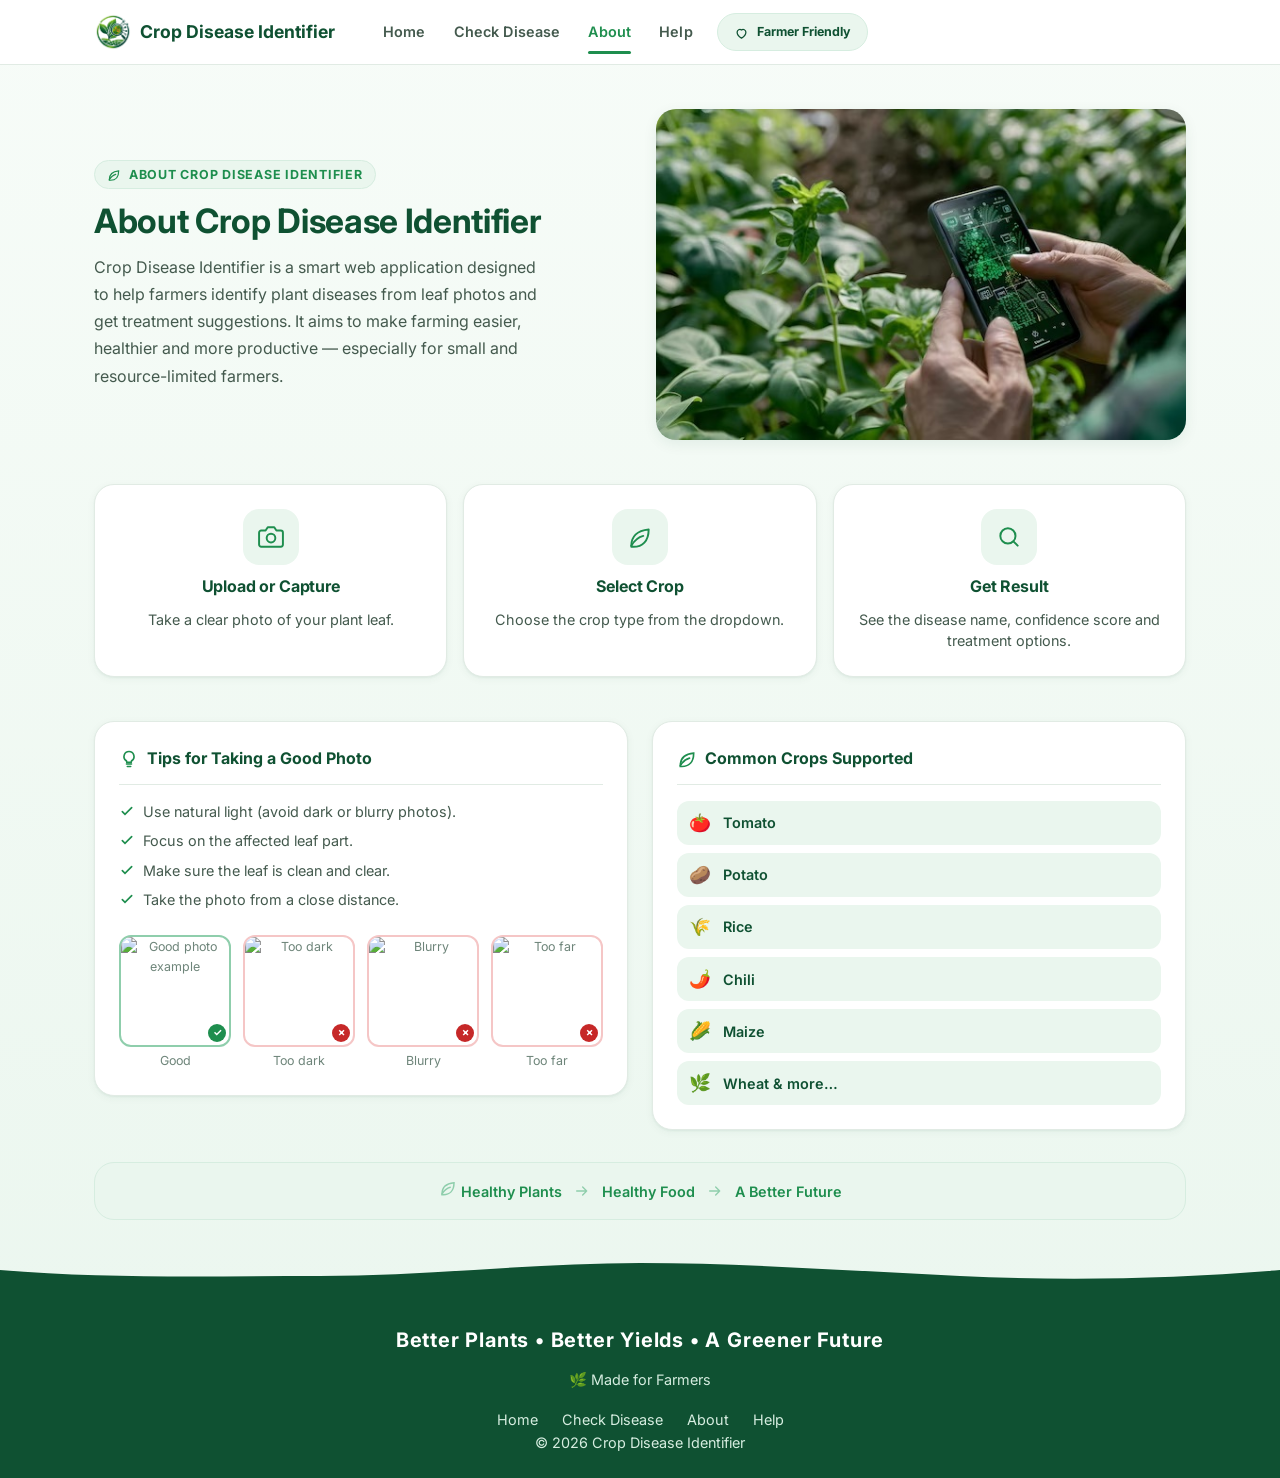
==== about.html @ fa6ffd5d "Initial commit: Crop Disease Identifier frontend" ====
<!DOCTYPE html>
<html lang="en">
<head>
  <meta charset="UTF-8">
  <meta name="viewport" content="width=device-width, initial-scale=1">
  <title>About — Crop Disease Identifier</title>
  <meta name="description" content="Learn about the Crop Disease Identifier app — how it works, photo tips, and supported crops.">
  <meta name="theme-color" content="#1E8E4E">
  <link rel="icon" type="image/png" href="assets/icons/logo (2).png">
  <link rel="preconnect" href="https://fonts.googleapis.com">
  <link rel="preconnect" href="https://fonts.gstatic.com" crossorigin>
  <link rel="stylesheet" href="https://fonts.googleapis.com/css2?family=Inter:wght@400;500;600;700&family=Poppins:wght@600;700;800&display=swap">
  <link rel="stylesheet" href="css/style.css">
</head>

<body data-page="about">
  <a class="skip-link" href="#main">Skip to main content</a>

  <!-- OFFLINE BANNER -->
  <div class="offline-banner" data-offline-banner role="status" hidden>
    <svg viewBox="0 0 24 24" width="18" height="18" aria-hidden="true" fill="none"
         stroke="currentColor" stroke-width="2" stroke-linecap="round">
      <path d="M1 1l22 22M8.5 16.5a5 5 0 0 1 7 0M5 13a10 10 0 0 1 3.5-2.3M19 13a10 10 0 0 0-4-2.5"/>
      <circle cx="12" cy="20" r="1" fill="currentColor" stroke="none"/>
    </svg>
    You are offline. You can still browse this page.
  </div>

  <!-- NAVBAR -->
  <header class="site-header">
    <div class="container site-header__inner">
      <a class="brand" href="index.html" aria-label="Crop Disease Identifier — home">
        <span class="brand__mark" aria-hidden="true">
          <img src="assets/icons/logo (2).png" alt="" width="38" height="38" class="brand__logo-img">
        </span>
        <span class="brand__name">Crop Disease Identifier</span>
      </a>
      <nav class="site-nav" aria-label="Primary">
        <a href="index.html">Home</a>
        <a href="check.html">Check Disease</a>
        <a href="about.html" class="is-active" aria-current="page">About</a>
        <a href="help.html">Help</a>
      </nav>
      <span class="badge-farmer">
        <svg viewBox="0 0 24 24" width="15" height="15" aria-hidden="true" fill="none"
             stroke="currentColor" stroke-width="2" stroke-linecap="round" stroke-linejoin="round">
          <path d="M12 21s-7-4.4-7-9.6A4.4 4.4 0 0 1 12 8a4.4 4.4 0 0 1 7 3.4C19 16.6 12 21 12 21Z"/>
        </svg>
        Farmer Friendly
      </span>
      <button class="nav-toggle" type="button" data-nav-toggle
              aria-expanded="false" aria-controls="mobile-nav" aria-label="Open menu">
        <span></span><span></span><span></span>
      </button>
    </div>
    <div class="mobile-nav" id="mobile-nav" hidden>
      <a href="index.html">Home</a>
      <a href="check.html">Check Disease</a>
      <a href="about.html" class="is-active" aria-current="page">About</a>
      <a href="help.html">Help</a>
    </div>
  </header>

  <main id="main" class="about-v2">
    <div class="container">

      <!-- ══════════════════════════════════════════
           TOP SECTION: heading + description + image
           ══════════════════════════════════════════ -->
      <div class="about-v2-top">

        <!-- Text side -->
        <div class="about-v2-text">
          <div class="about-v2-badge">
            <svg viewBox="0 0 24 24" width="14" height="14" fill="none"
                 stroke="currentColor" stroke-width="2" stroke-linecap="round" aria-hidden="true">
              <path d="M4 20c0-8 5-14 16-15 0 11-6 16-14 16H4Z"/>
              <path d="M4 20c3-5 7-8 11-9"/>
            </svg>
            About Crop Disease Identifier
          </div>
          <h1 class="about-v2-title">About Crop Disease Identifier</h1>
          <p class="about-v2-desc">
            Crop Disease Identifier is a smart web application designed to help farmers
            identify plant diseases from leaf photos and get treatment suggestions.
            It aims to make farming easier, healthier and more productive —
            especially for small and resource-limited farmers.
          </p>
        </div>

        <!-- Image side -->
        <div class="about-v2-img-wrap">
          <img
            src="assets/images/farmer-phone-hill.jpg"
            data-fallback="assets/images/backgorund.jpg"
            alt="Farmer photographing crops with a smartphone in a green field"
            width="600" height="380" loading="lazy" decoding="async">
        </div>

      </div>

      <!-- ══════════════════════════════════════════
           HOW IT WORKS — 3 steps
           ══════════════════════════════════════════ -->
      <div class="about-v2-steps">
        <div class="about-v2-step">
          <div class="about-v2-step-icon">
            <svg viewBox="0 0 24 24" width="26" height="26" fill="none"
                 stroke="currentColor" stroke-width="1.8" stroke-linecap="round" stroke-linejoin="round">
              <path d="M23 19a2 2 0 0 1-2 2H3a2 2 0 0 1-2-2V8a2 2 0 0 1 2-2h4l2-3h6l2 3h4a2 2 0 0 1 2 2z"/>
              <circle cx="12" cy="13" r="4"/>
            </svg>
          </div>
          <h3>Upload or Capture</h3>
          <p>Take a clear photo of your plant leaf.</p>
        </div>

        <div class="about-v2-step">
          <div class="about-v2-step-icon">
            <svg viewBox="0 0 24 24" width="26" height="26" fill="none"
                 stroke="currentColor" stroke-width="1.8" stroke-linecap="round" stroke-linejoin="round">
              <path d="M4 20c0-8 5-14 16-15 0 11-6 16-14 16H4Z"/>
              <path d="M4 20c3-5 7-8 11-9"/>
            </svg>
          </div>
          <h3>Select Crop</h3>
          <p>Choose the crop type from the dropdown.</p>
        </div>

        <div class="about-v2-step">
          <div class="about-v2-step-icon">
            <svg viewBox="0 0 24 24" width="26" height="26" fill="none"
                 stroke="currentColor" stroke-width="1.8" stroke-linecap="round" stroke-linejoin="round">
              <circle cx="11" cy="11" r="7"/>
              <path d="m20 20-3.5-3.5"/>
            </svg>
          </div>
          <h3>Get Result</h3>
          <p>See the disease name, confidence score and treatment options.</p>
        </div>
      </div>

      <!-- ══════════════════════════════════════════
           TIPS + CROPS — two column cards
           ══════════════════════════════════════════ -->
      <div class="about-v2-cards">

        <!-- Photo tips card -->
        <div class="about-v2-card">
          <div class="about-v2-card-head">
            <svg viewBox="0 0 24 24" width="20" height="20" fill="none"
                 stroke="var(--green-700)" stroke-width="2" stroke-linecap="round" aria-hidden="true">
              <path d="M9 18h6M10 21h4"/>
              <path d="M12 3a6 6 0 0 0-3.6 10.8c.5.4.8 1 .9 1.6l.1.6h5.2l.1-.6c.1-.6.4-1.2.9-1.6A6 6 0 0 0 12 3Z"/>
            </svg>
            Tips for Taking a Good Photo
          </div>

          <ul class="about-v2-tips">
            <li>
              <svg viewBox="0 0 24 24" width="16" height="16" fill="none"
                   stroke="var(--green-700)" stroke-width="2.5" stroke-linecap="round" aria-hidden="true">
                <path d="m5 13 4 4L19 7"/>
              </svg>
              Use natural light (avoid dark or blurry photos).
            </li>
            <li>
              <svg viewBox="0 0 24 24" width="16" height="16" fill="none"
                   stroke="var(--green-700)" stroke-width="2.5" stroke-linecap="round" aria-hidden="true">
                <path d="m5 13 4 4L19 7"/>
              </svg>
              Focus on the affected leaf part.
            </li>
            <li>
              <svg viewBox="0 0 24 24" width="16" height="16" fill="none"
                   stroke="var(--green-700)" stroke-width="2.5" stroke-linecap="round" aria-hidden="true">
                <path d="m5 13 4 4L19 7"/>
              </svg>
              Make sure the leaf is clean and clear.
            </li>
            <li>
              <svg viewBox="0 0 24 24" width="16" height="16" fill="none"
                   stroke="var(--green-700)" stroke-width="2.5" stroke-linecap="round" aria-hidden="true">
                <path d="m5 13 4 4L19 7"/>
              </svg>
              Take the photo from a close distance.
            </li>
          </ul>

          <!-- Good / Bad photo examples -->
          <div class="about-v2-examples">
            <div class="about-v2-ex">
              <div class="about-v2-ex-thumb about-v2-ex-thumb--ok">
                <img src="https://placehold.co/100x100/D6EDE0/1E8E4E?text=Leaf" alt="Good photo example">
                <span class="about-v2-ex-badge about-v2-ex-badge--ok">✓</span>
              </div>
              <span>Good</span>
            </div>
            <div class="about-v2-ex">
              <div class="about-v2-ex-thumb about-v2-ex-thumb--bad">
                <img src="https://placehold.co/100x100/1a1a1a/555?text=Dark" alt="Too dark">
                <span class="about-v2-ex-badge about-v2-ex-badge--bad">✗</span>
              </div>
              <span>Too dark</span>
            </div>
            <div class="about-v2-ex">
              <div class="about-v2-ex-thumb about-v2-ex-thumb--bad">
                <img src="https://placehold.co/100x100/e8e8e8/aaa?text=Blur" alt="Blurry">
                <span class="about-v2-ex-badge about-v2-ex-badge--bad">✗</span>
              </div>
              <span>Blurry</span>
            </div>
            <div class="about-v2-ex">
              <div class="about-v2-ex-thumb about-v2-ex-thumb--bad">
                <img src="https://placehold.co/100x100/EAF6EE/888?text=Far" alt="Too far">
                <span class="about-v2-ex-badge about-v2-ex-badge--bad">✗</span>
              </div>
              <span>Too far</span>
            </div>
          </div>
        </div>

        <!-- Crops card -->
        <div class="about-v2-card">
          <div class="about-v2-card-head">
            <svg viewBox="0 0 24 24" width="20" height="20" fill="none"
                 stroke="var(--green-700)" stroke-width="2" stroke-linecap="round" aria-hidden="true">
              <path d="M4 20c0-8 5-14 16-15 0 11-6 16-14 16H4Z"/>
              <path d="M4 20c3-5 7-8 11-9"/>
            </svg>
            Common Crops Supported
          </div>
          <ul class="about-v2-crops">
            <li><span>🍅</span> Tomato</li>
            <li><span>🥔</span> Potato</li>
            <li><span>🌾</span> Rice</li>
            <li><span>🌶️</span> Chili</li>
            <li><span>🌽</span> Maize</li>
            <li><span>🌿</span> Wheat &amp; more…</li>
          </ul>
        </div>

      </div>

      <!-- ══════════════════════════════════════════
           FOOTER STRIP
           ══════════════════════════════════════════ -->
      <div class="about-v2-footer-strip">
        <span>
          <svg viewBox="0 0 24 24" width="18" height="18" fill="none"
               stroke="currentColor" stroke-width="2" stroke-linecap="round" aria-hidden="true">
            <path d="M4 20c0-8 5-14 16-15 0 11-6 16-14 16H4Z"/>
            <path d="M4 20c3-5 7-8 11-9"/>
          </svg>
          Healthy Plants
        </span>
        <svg viewBox="0 0 24 24" width="16" height="16" fill="none"
             stroke="currentColor" stroke-width="2" stroke-linecap="round" aria-hidden="true">
          <path d="M4 12h15m0 0-6-6m6 6-6 6"/>
        </svg>
        <span>Healthy Food</span>
        <svg viewBox="0 0 24 24" width="16" height="16" fill="none"
             stroke="currentColor" stroke-width="2" stroke-linecap="round" aria-hidden="true">
          <path d="M4 12h15m0 0-6-6m6 6-6 6"/>
        </svg>
        <span>A Better Future</span>
      </div>

    </div>
  </main>

  <!-- FOOTER -->
  <footer class="site-footer">
    <svg class="site-footer__wave" viewBox="0 0 1440 28" preserveAspectRatio="none" aria-hidden="true">
      <path fill="currentColor"
            d="M0 28h1440V14c-120 9-240 11-360 6s-240-13-360-13-240 13-360 13S120 23 0 14Z"/>
    </svg>
    <div class="container site-footer__inner">
      <p class="site-footer__slogan">Better Plants • Better Yields • A Greener Future</p>
      <p class="site-footer__made">🌿 Made for Farmers</p>
      <nav class="site-footer__links" aria-label="Footer">
        <a href="index.html">Home</a>
        <a href="check.html">Check Disease</a>
        <a href="about.html">About</a>
        <a href="help.html">Help</a>
      </nav>
      <p class="site-footer__made">© <span data-current-year>2026</span> Crop Disease Identifier</p>
    </div>
  </footer>

  <script type="module" src="js/main.js"></script>
</body>
</html>
---- css/style.css ----
/* ==========================================================================
   Crop Disease Identifier — global stylesheet
   --------------------------------------------------------------------------
   One file for the whole app so low-end phones only download it once.

   TABLE OF CONTENTS
     01. Design tokens (colours, radius, spacing, shadows, type)
     02. Reset + base elements
     03. Utilities (container, visually-hidden, skip-link)
     04. Buttons
     05. Header + navigation (desktop & mobile)
     06. Offline banner
     07. Hero  (Home)
     08. Mini feature list  (Home)
     09. Benefits strip  (Home)
     10. Section primitives  (reused by future About / Result pages)
     11. Check Disease page
     12. Footer
     13. Motion + print preferences
   ========================================================================== */


/* ==========================================================================
   01. DESIGN TOKENS
   Change a value here and it updates everywhere.
   ========================================================================== */
:root {
  /* ---- Brand colours ---- */
  --green-900: #0F5132;   /* headings, dark text on light green        */
  --green-700: #1E8E4E;   /* PRIMARY — buttons, active nav link         */
  --green-600: #17773F;   /* primary hover / pressed                    */
  --green-300: #8FCEAC;   /* decorative leaf shapes                     */
  --green-100: #D6EDE0;   /* borders on tinted surfaces                 */
  --green-050: #EAF6EE;   /* tinted card + tip box backgrounds          */

  /* ---- Neutrals ---- */
  --ink:         #16241D;  /* body text                                  */
  --ink-soft:    #445A4E;  /* secondary text                             */
  --ink-mute:    #6E857A;  /* hints, captions                            */
  --line:        #E1EBE4;  /* hairlines / card borders                   */
  --surface:     #FFFFFF;  /* card surface                               */
  --page-a:      #F7FCF8;  /* page gradient — top                        */
  --page-b:      #EAF6EE;  /* page gradient — bottom                     */

  /* ---- Status ---- */
  --danger:      #C62828;
  --danger-bg:   #FDEDED;
  --danger-line: #F5C6C6;
  --warn:        #9A5B00;
  --warn-bg:     #FFF6E6;
  --warn-line:   #F2DDB0;

  /* ---- Corner radius ---- */
  --r-sm:   12px;
  --r-md:   16px;
  --r-lg:   20px;
  --r-pill: 999px;

  /* ---- Spacing scale ---- */
  --sp-1: 0.25rem;
  --sp-2: 0.5rem;
  --sp-3: 0.75rem;
  --sp-4: 1rem;
  --sp-5: 1.5rem;
  --sp-6: 2rem;
  --sp-7: 2.75rem;
  --sp-8: 4rem;

  /* ---- Elevation (soft, green-tinted) ---- */
  --sh-1: 0 1px 2px rgba(15, 81, 50, .05), 0 2px 8px rgba(15, 81, 50, .05);
  --sh-2: 0 4px 14px rgba(15, 81, 50, .08);
  --sh-3: 0 14px 34px rgba(15, 81, 50, .14);

  /* ---- Typography ---- */
  --font: "Inter", "Poppins", system-ui, -apple-system, "Segoe UI", Roboto,
          "Helvetica Neue", Arial, sans-serif;
  /* System cursive stack — avoids downloading a second font file. */
  --font-hand: "Segoe Script", "Bradley Hand", "Brush Script MT",
               "Comic Sans MS", cursive;
  --fs-xs:   0.78rem;
  --fs-sm:   0.9rem;
  --fs-base: 1rem;
  --fs-lg:   1.075rem;
  --fs-h3:   1.2rem;
  --fs-h2:   clamp(1.45rem, 1.1rem + 1.6vw, 2rem);
  --fs-h1:   clamp(2rem, 1.3rem + 3.4vw, 3.25rem);

  /* ---- Layout ---- */
  --container: 1140px;
  --header-h:  64px;

  /* ---- Focus ring (visible on every interactive element) ---- */
  --focus: 0 0 0 3px #fff, 0 0 0 6px var(--green-700);
}


/* ==========================================================================
   02. RESET + BASE
   ========================================================================== */
*,
*::before,
*::after { box-sizing: border-box; }

html {
  -webkit-text-size-adjust: 100%;  /* stops iOS inflating text */
  scroll-behavior: smooth;
}

body {
  margin: 0;
  font-family: var(--font);
  font-size: var(--fs-base);
  line-height: 1.6;
  color: var(--ink);
  background: var(--page-a);
  /* Soft page-wide gradient — cheaper than an image on weak devices. */
  background-image: linear-gradient(180deg, var(--page-a) 0%, var(--page-b) 100%);
  background-repeat: no-repeat;
  background-attachment: scroll;
  -webkit-font-smoothing: antialiased;
}

h1, h2, h3, h4 {
  margin: 0 0 var(--sp-3);
  color: var(--green-900);
  line-height: 1.22;
  font-weight: 700;
  letter-spacing: -0.01em;
}

p  { margin: 0 0 var(--sp-4); }
p:last-child { margin-bottom: 0; }

a {
  color: var(--green-700);
  text-decoration: none;
}
a:hover { text-decoration: underline; }

img, svg { max-width: 100%; }
img { height: auto; display: block; }

ul, ol { margin: 0; padding: 0; list-style: none; }

/* `hidden` must win over the display:grid / display:flex rules below. */
[hidden] { display: none !important; }

/* Every interactive element gets a clearly visible focus ring. */
:focus-visible {
  outline: 2px solid var(--green-700);
  outline-offset: 2px;
  border-radius: 6px;
}


/* ==========================================================================
   03. UTILITIES
   ========================================================================== */
.container {
  width: 100%;
  max-width: var(--container);
  margin-inline: auto;
  padding-inline: var(--sp-4);
}
@media (min-width: 640px) { .container { padding-inline: var(--sp-5); } }

/* Text only for screen readers. */
.sr-only {
  position: absolute;
  width: 1px; height: 1px;
  margin: -1px; padding: 0;
  overflow: hidden;
  clip: rect(0 0 0 0);
  clip-path: inset(50%);
  white-space: nowrap;
  border: 0;
}

.skip-link {
  position: absolute;
  left: var(--sp-4);
  top: -60px;
  z-index: 100;
  padding: var(--sp-3) var(--sp-4);
  background: var(--green-700);
  color: #fff;
  border-radius: var(--r-sm);
  transition: top .2s ease;
}
.skip-link:focus { top: var(--sp-3); text-decoration: none; }

/* Small uppercase label used above headings ("DISEASE CHECK", etc.) */
.eyebrow {
  display: inline-block;
  margin-bottom: var(--sp-3);
  font-size: var(--fs-xs);
  font-weight: 700;
  letter-spacing: .14em;
  text-transform: uppercase;
  color: var(--green-700);
}


/* ==========================================================================
   04. BUTTONS
   All buttons are >= 44px tall so they are easy to tap.
   ========================================================================== */
.btn {
  display: inline-flex;
  align-items: center;
  justify-content: center;
  gap: var(--sp-2);
  min-height: 44px;
  padding: var(--sp-3) var(--sp-5);
  font: inherit;
  font-weight: 600;
  line-height: 1.2;
  text-align: center;
  color: var(--green-900);
  background: var(--surface);
  border: 2px solid transparent;
  border-radius: var(--r-sm);
  cursor: pointer;
  transition: background-color .18s ease, border-color .18s ease,
              color .18s ease, transform .12s ease, box-shadow .18s ease;
}
.btn:hover { text-decoration: none; }
.btn:active { transform: translateY(1px); }

.btn--primary {
  background: var(--green-700);
  color: #fff;
  box-shadow: 0 6px 16px rgba(30, 142, 78, .28);
}
.btn--primary:hover:not(:disabled) { background: var(--green-600); }

.btn--outline {
  background: transparent;
  border-color: var(--green-700);
  color: var(--green-700);
}
.btn--outline:hover:not(:disabled) {
  background: var(--green-050);
}

/* Disabled = the "Check Disease" button before both inputs are ready. */
.btn:disabled {
  background: #CFE0D6;
  border-color: #CFE0D6;
  color: #6E857A;
  box-shadow: none;
  cursor: not-allowed;
  transform: none;
}

/* Full-width variant (mobile form buttons) */
.btn--block { width: 100%; }
.btn--lg { min-height: 52px; padding-inline: var(--sp-6); font-size: var(--fs-lg); }


/* ==========================================================================
   05. HEADER + NAVIGATION
   Identical markup on every page — only [data-page] and the
   .is-active class change.
   ========================================================================== */
.site-header {
  position: sticky;      /* stays visible while scrolling */
  top: 0;
  z-index: 50;
  background: rgba(255, 255, 255, .92);
  backdrop-filter: blur(8px);
  border-bottom: 1px solid var(--line);
}

.site-header__inner {
  min-height: var(--header-h);
  display: flex;
  align-items: center;
  gap: var(--sp-3);
}

/* ---- Logo ---- */
.brand {
  display: inline-flex;
  align-items: center;
  gap: var(--sp-2);
  color: var(--green-900);
  font-weight: 700;
  font-size: 1.02rem;
  line-height: 1.15;
  margin-right: auto;         /* pushes nav + badge to the right */
}
.brand:hover { text-decoration: none; }
.brand__mark {
  display: grid;
  place-items: center;
  width: 38px; height: 38px;
  flex: 0 0 auto;
  color: #fff;
  background: transparent;
  border-radius: var(--r-sm);
  overflow: hidden;
}
.brand__logo-img {
  width: 38px;
  height: 38px;
  object-fit: contain;
  display: block;
  border-radius: var(--r-sm);
}
.brand__name { display: block; }

/* ---- Desktop nav ---- */
.site-nav { display: none; }

.site-nav a {
  position: relative;
  display: inline-block;
  padding: var(--sp-2) var(--sp-3);
  color: var(--ink-soft);
  font-size: var(--fs-sm);
  font-weight: 600;
  white-space: nowrap;
  letter-spacing: 0.01em;
}
.site-nav a:hover { color: var(--green-700); text-decoration: none; }

/* Green underline on the current page. */
.site-nav a.is-active { color: var(--green-700); }
.site-nav a.is-active::after {
  content: "";
  position: absolute;
  left: var(--sp-3); right: var(--sp-3); bottom: -2px;
  height: 2.5px;
  background: var(--green-700);
  border-radius: var(--r-pill);
}

/* ---- "Farmer Friendly" badge ---- */
.badge-farmer {
  display: none;
  align-items: center;
  gap: var(--sp-2);
  flex: 0 0 auto;
  padding: var(--sp-2) var(--sp-4);
  font-size: var(--fs-xs);
  font-weight: 700;
  color: var(--green-900);
  background: var(--green-050);
  border: 1px solid var(--green-100);
  border-radius: var(--r-pill);
  white-space: nowrap;
}

/* ---- Hamburger (mobile) ---- */
.nav-toggle {
  display: inline-grid;
  place-content: center;
  gap: 5px;
  width: 44px; height: 44px;
  padding: 0;
  background: transparent;
  border: 1px solid var(--line);
  border-radius: var(--r-sm);
  cursor: pointer;
}
.nav-toggle span {
  display: block;
  width: 20px; height: 2px;
  background: var(--green-900);
  border-radius: 2px;
  transition: transform .2s ease, opacity .2s ease;
}
/* Animate the three bars into an X when open. */
.nav-toggle[aria-expanded="true"] span:nth-child(1) { transform: translateY(7px) rotate(45deg); }
.nav-toggle[aria-expanded="true"] span:nth-child(2) { opacity: 0; }
.nav-toggle[aria-expanded="true"] span:nth-child(3) { transform: translateY(-7px) rotate(-45deg); }

/* ---- Mobile drawer ---- */
.mobile-nav {
  display: grid;
  gap: var(--sp-1);
  padding: var(--sp-3) var(--sp-4) var(--sp-4);
  background: #fff;
  border-bottom: 1px solid var(--line);
  box-shadow: var(--sh-2);
}
.mobile-nav[hidden] { display: none; }
.mobile-nav a {
  min-height: 44px;
  display: flex;
  align-items: center;
  padding: var(--sp-2) var(--sp-3);
  color: var(--ink);
  font-weight: 600;
  border-radius: var(--r-sm);
}
.mobile-nav a:hover { background: var(--green-050); text-decoration: none; }
.mobile-nav a.is-active {
  color: var(--green-700);
  background: var(--green-050);
}

@media (min-width: 900px) {
  .site-nav,
  .badge-farmer { display: flex; }
  .nav-toggle,
  .mobile-nav { display: none; }
  .brand { font-size: 1.1rem; margin-right: var(--sp-5); }
  .site-nav { gap: var(--sp-1); }
}


/* ==========================================================================
   06. OFFLINE BANNER
   Shown by main.js whenever navigator.onLine === false.
   ========================================================================== */
.offline-banner {
  display: flex;
  align-items: center;
  justify-content: center;
  gap: var(--sp-2);
  padding: var(--sp-3) var(--sp-4);
  background: var(--warn-bg);
  color: var(--warn);
  border-bottom: 1px solid var(--warn-line);
  font-size: var(--fs-sm);
  font-weight: 600;
  text-align: center;
}
.offline-banner[hidden] { display: none; }


/* ==========================================================================
   07. HERO  (Home)
   ========================================================================== */
.hero {
  position: relative;
  overflow: hidden;             /* clips the decorative leaves */
  padding-block: var(--sp-7) var(--sp-8);
}

/* Subtle leaf silhouettes in the background (pure CSS, no image request). */
.hero::before,
.hero::after {
  content: "";
  position: absolute;
  width: 260px; height: 260px;
  background: var(--green-050);
  border-radius: 60% 0 60% 0;   /* leaf-ish blob */
  opacity: .7;
  pointer-events: none;
  z-index: 0;
}
.hero::before { top: -80px;  right: -90px; transform: rotate(18deg); }
.hero::after  { bottom: -120px; left: -100px; transform: rotate(-24deg); }

.hero__inner {
  position: relative;           /* sits above the decorations */
  z-index: 1;
  display: grid;
  gap: var(--sp-6);
  align-items: center;
}

/* ---- Left column: copy ---- */
.hero__copy {
  min-width: 0;   /* lets long words shrink instead of overflowing the grid */
}
.hero__badge {
  display: inline-flex;
  align-items: center;
  gap: var(--sp-2);
  padding: var(--sp-2) var(--sp-4);
  margin-bottom: var(--sp-4);
  font-size: var(--fs-xs);
  font-weight: 700;
  letter-spacing: .06em;
  text-transform: uppercase;
  color: var(--green-900);
  background: var(--green-050);
  border: 1px solid var(--green-100);
  border-radius: var(--r-pill);
}
.hero__badge::before {
  content: "";
  width: 8px; height: 8px;
  background: var(--green-700);
  border-radius: 50%;
}

.hero__title {
  font-size: var(--fs-h1);
  margin-bottom: var(--sp-4);
}
.hero__title em {
  display: block;
  font-style: normal;
  color: var(--green-700);
}

.hero__lead {
  max-width: 34rem;
  font-size: var(--fs-lg);
  color: var(--ink-soft);
  margin-bottom: var(--sp-5);
}

.hero__cta { margin-bottom: var(--sp-6); }

/* ---- Right column: photo ---- */
.hero__media {
  position: relative;
  border-radius: var(--r-lg);
  overflow: hidden;
  box-shadow: var(--sh-3);
  /* GREEN GRADIENT FALLBACK — it is the background layer, so if the photo
     below fails to load the gradient is still visible. */
  background-image: linear-gradient(135deg, var(--green-700) 0%, var(--green-900) 100%);
  aspect-ratio: 4 / 3;
}
.hero__media img {
  width: 100%;
  height: 100%;
  object-fit: cover;
}
.hero__media img.is-broken { display: none; }  /* gradient shows through */

/* Handwritten-style tagline over the photo. */
.hero__tagline {
  position: absolute;
  left: var(--sp-4);
  bottom: var(--sp-4);
  margin: 0;
  padding: var(--sp-2) var(--sp-4);
  font-family: var(--font-hand);
  font-size: clamp(1rem, 3.6vw, 1.35rem);
  color: var(--green-900);
  background: rgba(255, 255, 255, .92);
  border-radius: var(--r-pill);
  box-shadow: var(--sh-1);
  transform: rotate(-2deg);
}

@media (min-width: 900px) {
  .hero { padding-block: var(--sp-8) var(--sp-8); }
  .hero__inner { grid-template-columns: 1.05fr .95fr; gap: var(--sp-7); }
}


/* ==========================================================================
   08. MINI FEATURE LIST  (Home hero)
   ========================================================================== */
.mini-features {
  display: grid;
  gap: var(--sp-3);
}
.mini-feature {
  display: flex;
  align-items: flex-start;
  gap: var(--sp-3);
  font-size: var(--fs-sm);
  color: var(--ink-soft);
}
.mini-feature__icon {
  display: grid;
  place-items: center;
  width: 38px; height: 38px;
  flex: 0 0 auto;
  color: var(--green-700);
  background: var(--green-050);
  border-radius: var(--r-sm);
}
.mini-feature strong {
  display: block;
  color: var(--green-900);
  font-size: var(--fs-base);
}
.mini-feature span { display: block; }

@media (min-width: 560px) {
  .mini-features { grid-template-columns: repeat(3, 1fr); gap: var(--sp-4); }
  .mini-feature { flex-direction: column; }
}


/* ==========================================================================
   09. BENEFITS STRIP  (Home, below the hero)
   ========================================================================== */
.benefits {
  padding-block: var(--sp-7);
  background: #fff;
  border-block: 1px solid var(--line);
}
.benefits__grid {
  display: grid;
  gap: var(--sp-5);
  text-align: center;
}
.benefit__icon {
  display: grid;
  place-items: center;
  width: 54px; height: 54px;
  margin: 0 auto var(--sp-3);
  color: #fff;
  background: linear-gradient(140deg, var(--green-700), var(--green-900));
  border-radius: var(--r-md);
  box-shadow: var(--sh-1);
}
.benefit h3 { font-size: var(--fs-h3); margin-bottom: var(--sp-2); }
.benefit p  { font-size: var(--fs-sm); color: var(--ink-soft); }

@media (min-width: 700px) {
  .benefits__grid { grid-template-columns: repeat(3, 1fr); }
}


/* ==========================================================================
   10. SECTION PRIMITIVES
   Reusable by the About and Result pages — build new pages from these
   classes instead of inventing new ones.
   ========================================================================== */
.section { padding-block: var(--sp-7); }
.section--tint { background: var(--green-050); }

.section__head { max-width: 44rem; margin-bottom: var(--sp-6); }

.card {
  background: var(--surface);
  border: 1px solid var(--line);
  border-radius: var(--r-lg);
  box-shadow: var(--sh-1);
}
.card__body { padding: var(--sp-5); }


/* ==========================================================================
   11. CHECK DISEASE PAGE
   ========================================================================== */
.check-page { padding-block: var(--sp-6) var(--sp-8); }

.check-head { margin-bottom: var(--sp-6); }
.check-head h1 { font-size: var(--fs-h2); margin-bottom: var(--sp-2); }
.check-head p  { color: var(--ink-soft); max-width: 46ch; }

/* Two-column layout, stacked on mobile. */
.check-grid {
  display: grid;
  gap: var(--sp-5);
  align-items: start;
}

.check-card { padding: var(--sp-5); }
.check-card__title {
  font-size: var(--fs-h3);
  margin-bottom: var(--sp-4);
}

/* ---- Drop zone ---- */
.dropzone {
  position: relative;
  display: grid;
  place-items: center;
  min-height: 260px;
  padding: var(--sp-5);
  text-align: center;
  background: var(--green-050);
  border: 2px dashed var(--green-300);
  border-radius: var(--r-md);
  cursor: pointer;
  transition: background-color .18s ease, border-color .18s ease,
              box-shadow .18s ease;
}
/* Drag-over state (added by upload.js). */
.dropzone.is-dragover {
  background: var(--green-100);
  border-color: var(--green-700);
  border-style: solid;
  box-shadow: 0 0 0 4px rgba(30, 142, 78, .15);
}
.dropzone.is-invalid {
  background: var(--danger-bg);
  border-color: var(--danger);
}

.dropzone__idle { width: 100%; }
.dropzone__icon {
  display: grid;
  place-items: center;
  width: 62px; height: 62px;
  margin: 0 auto var(--sp-3);
  color: var(--green-700);
  background: #fff;
  border-radius: 50%;
  box-shadow: var(--sh-1);
}
.dropzone__title { margin-bottom: var(--sp-2); font-weight: 600; color: var(--green-900); }
.dropzone__meta  { margin-bottom: var(--sp-4); font-size: var(--fs-sm); color: var(--ink-mute); }
.dropzone__actions { display: grid; gap: var(--sp-3); width: 100%; max-width: 300px; }
.dropzone__or { font-size: var(--fs-xs); color: var(--ink-mute); text-transform: uppercase; letter-spacing: .1em; }

/* Preview shown once a valid image is chosen. */
.dropzone__preview { display: grid; gap: var(--sp-3); justify-items: center; width: 100%; }
.dropzone__preview img {
  max-height: 260px;
  width: auto;
  border-radius: var(--r-sm);
  box-shadow: var(--sh-2);
}
.dropzone__filename {
  font-size: var(--fs-xs);
  color: var(--ink-soft);
  word-break: break-all;
}

/* Inline validation / request errors (never window.alert). */
.field-message {
  display: flex;
  align-items: flex-start;
  gap: var(--sp-2);
  margin-top: var(--sp-3);
  padding: var(--sp-3) var(--sp-4);
  font-size: var(--fs-sm);
  font-weight: 500;
  text-align: left;
  border-radius: var(--r-sm);
}
.field-message[hidden] { display: none; }
.field-message--error {
  color: var(--danger);
  background: var(--danger-bg);
  border: 1px solid var(--danger-line);
}

/* ---- Form controls ---- */
.field { display: block; margin-bottom: var(--sp-5); }
.field__label {
  display: block;
  margin-bottom: var(--sp-2);
  font-size: var(--fs-sm);
  font-weight: 600;
  color: var(--green-900);
}

.select {
  width: 100%;
  min-height: 48px;
  padding: var(--sp-3) var(--sp-4);
  font: inherit;
  font-weight: 500;
  color: var(--ink);
  background-color: #fff;
  background-image: url("data:image/svg+xml,%3Csvg xmlns='http://www.w3.org/2000/svg' viewBox='0 0 24 24' fill='none' stroke='%230F5132' stroke-width='2' stroke-linecap='round'%3E%3Cpath d='m6 9 6 6 6-6'/%3E%3C/svg%3E");
  background-repeat: no-repeat;
  background-position: right var(--sp-4) center;
  background-size: 18px;
  border: 1px solid var(--line);
  border-radius: var(--r-sm);
  appearance: none;             /* hide the native arrow */
  cursor: pointer;
}
.select:hover { border-color: var(--green-300); }

.check-note {
  display: flex;
  align-items: center;
  gap: var(--sp-2);
  margin-top: var(--sp-4);
  font-size: var(--fs-xs);
  color: var(--ink-mute);
}

/* ---- Loading state ---- */
.spinner {
  width: 22px; height: 22px;
  flex: 0 0 auto;
  border: 3px solid var(--green-100);
  border-top-color: var(--green-700);
  border-radius: 50%;
  animation: spin .8s linear infinite;
}
@keyframes spin { to { transform: rotate(360deg); } }

.loading-box {
  display: flex;
  align-items: center;
  justify-content: center;
  gap: var(--sp-3);
  margin-top: var(--sp-5);
  padding: var(--sp-4);
  font-weight: 600;
  color: var(--green-900);
  background: var(--green-050);
  border: 1px solid var(--green-100);
  border-radius: var(--r-md);
}
.loading-box[hidden] { display: none; }

/* ---- Request error card (no internet / timeout / server) ---- */
.error-box {
  display: flex;
  gap: var(--sp-4);
  align-items: flex-start;
  margin-top: var(--sp-5);
  padding: var(--sp-5);
  background: var(--danger-bg);
  border: 1px solid var(--danger-line);
  border-radius: var(--r-md);
}
.error-box[hidden] { display: none; }
.error-box__icon { color: var(--danger); flex: 0 0 auto; }
.error-box h3 { color: var(--danger); font-size: var(--fs-base); margin-bottom: var(--sp-1); }
.error-box p  { font-size: var(--fs-sm); color: var(--ink-soft); margin-bottom: var(--sp-3); }

/* ---- Tip box ---- */
.tip-box {
  display: flex;
  align-items: flex-start;
  gap: var(--sp-3);
  margin-top: var(--sp-5);
  padding: var(--sp-4) var(--sp-5);
  font-size: var(--fs-sm);
  color: var(--green-900);
  background: var(--green-050);
  border: 1px solid var(--green-100);
  border-left: 4px solid var(--green-700);
  border-radius: var(--r-md);
}
.tip-box__icon { color: var(--green-700); flex: 0 0 auto; }

@media (min-width: 860px) {
  .check-grid { grid-template-columns: 1.1fr .9fr; gap: var(--sp-6); }
  .dropzone { min-height: 340px; }
}


/* ==========================================================================
   12. FOOTER
   Green "wave" top edge, shared by every page.
   ========================================================================== */
.site-footer {
  position: relative;
  margin-top: auto;
  padding-top: var(--sp-5);
  color: #EAF6EE;
  background: var(--green-900);
  text-align: center;
}
/* The green wave that joins the page to the footer. */
.site-footer__wave {
  position: absolute;
  left: 0;
  top: calc(-1 * 28px);
  display: block;
  width: 100%;
  height: 28px;
  color: var(--green-900);
}

.site-footer__inner {
  padding-block: var(--sp-4) var(--sp-5);
}
.site-footer__slogan {
  margin: 0 0 var(--sp-3);
  font-size: clamp(1rem, 2.6vw, 1.25rem);
  font-weight: 700;
  letter-spacing: .04em;
  color: #fff;
}
.site-footer__made {
  margin: 0;
  font-size: var(--fs-sm);
  color: var(--green-100);
}
.site-footer__links {
  display: flex;
  flex-wrap: wrap;
  justify-content: center;
  gap: var(--sp-2) var(--sp-5);
  margin-top: var(--sp-4);
  font-size: var(--fs-sm);
}
.site-footer__links a { color: var(--green-100); }
.site-footer__links a:hover { color: #fff; }


/* Make the sticky footer sit at the bottom on short pages. */
body { min-height: 100vh; display: flex; flex-direction: column; }
main  { flex: 1 0 auto; }


/* ==========================================================================
   13. MOTION / PRINT
   ========================================================================== */
@media (prefers-reduced-motion: reduce) {
  html { scroll-behavior: auto; }
  *, *::before, *::after {
    animation-duration: .001ms !important;
    animation-iteration-count: 1 !important;
    transition-duration: .001ms !important;
  }
}

@media print {
  .site-header, .nav-toggle, .offline-banner, .site-footer { display: none !important; }
  body { background: #fff; }
}


/* ==========================================================================
   17. HOME PAGE — STEPS SECTION
   ========================================================================== */
.home-steps {
  padding-block: var(--sp-8);
  background: #fff;
  border-bottom: 1px solid var(--line);
}
.home-steps__head {
  text-align: center;
  margin-bottom: var(--sp-7);
}
.home-steps__head h2 {
  font-size: var(--fs-h2);
  margin-bottom: var(--sp-2);
}
.home-steps__head p { color: var(--ink-soft); }

.home-steps__grid {
  display: flex;
  flex-wrap: wrap;
  align-items: center;
  justify-content: center;
  gap: var(--sp-4);
}
.home-step {
  flex: 1 1 200px;
  max-width: 260px;
  text-align: center;
  background: var(--green-050);
  border: 1px solid var(--green-100);
  border-radius: var(--r-lg);
  padding: var(--sp-5) var(--sp-4);
  position: relative;
  transition: transform .2s ease, box-shadow .2s ease;
}
.home-step:hover {
  transform: translateY(-4px);
  box-shadow: var(--sh-2);
}
.home-step__num {
  position: absolute;
  top: -16px;
  left: 50%;
  transform: translateX(-50%);
  width: 34px; height: 34px;
  background: var(--green-700);
  color: #fff;
  font-weight: 700;
  font-size: .9rem;
  border-radius: 50%;
  display: grid;
  place-items: center;
  box-shadow: 0 4px 10px rgba(30,142,78,.3);
}
.home-step__icon { font-size: 2.2rem; display: block; margin-bottom: var(--sp-3); margin-top: var(--sp-2); }
.home-step h3 { font-size: var(--fs-base); margin-bottom: var(--sp-2); }
.home-step p  { font-size: var(--fs-sm); color: var(--ink-soft); margin: 0; }

.home-step__arrow {
  font-size: 1.8rem;
  color: var(--green-300);
  font-weight: 700;
  flex: 0 0 auto;
}
@media (max-width: 699px) {
  .home-step__arrow { display: none; }
}

/* ==========================================================================
   18. FULL-WIDTH PHOTO BANNER (Home + About pages)
   ========================================================================== */

/* Home — farmer quote banner */
.photo-banner {
  position: relative;
  margin-block: 0;
}
.photo-banner__img-wrap {
  position: relative;
  width: 100%;
  height: 320px;
  overflow: hidden;
}
.photo-banner__img-wrap img {
  width: 100%; height: 100%;
  object-fit: cover;
  object-position: center 30%;
  display: block;
}
.photo-banner__overlay {
  position: absolute;
  inset: 0;
  background: linear-gradient(to right,
    rgba(10,50,25,.82) 0%,
    rgba(10,50,25,.55) 50%,
    rgba(10,50,25,.2) 100%);
}
.photo-banner__text {
  position: absolute;
  inset: 0;
  display: flex;
  flex-direction: column;
  justify-content: center;
  padding: var(--sp-6) var(--sp-5);
  max-width: 640px;
  margin-inline: auto;
  left: 0; right: 0;
  text-align: left;
}
@media (max-width:700px) { .photo-banner__text { text-align:center; } }
.photo-banner__text h2 {
  color: #fff;
  font-size: clamp(1.1rem, .9rem + 1.5vw, 1.75rem);
  margin-bottom: var(--sp-2);
  text-shadow: 0 2px 8px rgba(0,0,0,.4);
}
.photo-banner__text p {
  color: rgba(255,255,255,.8);
  font-size: var(--fs-sm);
  font-style: italic;
  margin: 0;
}

/* Home — final CTA banner */
.cta-banner { position: relative; }
.cta-banner__img-wrap {
  position: relative;
  width: 100%;
  height: 380px;
  overflow: hidden;
}
.cta-banner__img-wrap img {
  width: 100%; height: 100%;
  object-fit: cover;
  object-position: center 60%;
  display: block;
}
.cta-banner__overlay {
  position: absolute;
  inset: 0;
  background: rgba(10,50,25,.7);
}
.cta-banner__content {
  position: absolute;
  inset: 0;
  display: flex;
  flex-direction: column;
  align-items: center;
  justify-content: center;
  text-align: center;
  gap: var(--sp-3);
  padding: var(--sp-5);
}
.cta-banner__content h2 {
  color: #fff;
  font-size: clamp(1.4rem, 1rem + 2vw, 2.2rem);
  margin: 0;
  text-shadow: 0 2px 8px rgba(0,0,0,.3);
}
.cta-banner__content p {
  color: rgba(255,255,255,.85);
  font-size: var(--fs-lg);
  margin: 0;
}

/* ---- About hero full-width ---- */
.about-hero-full { position: relative; margin-bottom: 0; }
.about-hero-full__img-wrap {
  position: relative;
  width: 100%;
  height: clamp(360px, 50vw, 560px);
  overflow: hidden;
}
.about-hero-full__img-wrap img {
  width: 100%; height: 100%;
  object-fit: cover;
  object-position: center 35%;
  display: block;
}
.about-hero-full__overlay {
  position: absolute;
  inset: 0;
  background: linear-gradient(
    110deg,
    rgba(10,50,25,.88) 0%,
    rgba(10,50,25,.65) 50%,
    rgba(10,50,25,.25) 100%
  );
}
.about-hero-full__content {
  position: absolute;
  inset: 0;
  display: flex;
  flex-direction: column;
  justify-content: center;
  gap: var(--sp-3);
  padding-block: var(--sp-6);
}
.about-hero-full__badge {
  display: inline-flex;
  align-items: center;
  gap: var(--sp-2);
  padding: var(--sp-1) var(--sp-3);
  background: rgba(255,255,255,.18);
  border: 1px solid rgba(255,255,255,.35);
  border-radius: var(--r-pill);
  font-size: var(--fs-xs);
  font-weight: 700;
  letter-spacing: .08em;
  text-transform: uppercase;
  color: #d6ede0;
  width: fit-content;
}
.about-hero-full__title {
  color: #fff;
  font-size: clamp(1.8rem, 1.2rem + 3vw, 3rem);
  margin: 0;
  text-shadow: 0 2px 12px rgba(0,0,0,.35);
  max-width: 16ch;
}
.about-hero-full__lead {
  color: rgba(255,255,255,.88);
  font-size: var(--fs-lg);
  max-width: 38ch;
  line-height: 1.65;
  margin: 0;
}

/* About mid-banner */
.about-mid-banner { position: relative; margin-block: var(--sp-7); }
.about-mid-banner__img-wrap {
  position: relative;
  width: 100%;
  height: 220px;
  overflow: hidden;
}
.about-mid-banner__img-wrap img {
  width: 100%; height: 100%;
  object-fit: cover;
  object-position: center 40%;
}
.about-mid-banner__overlay {
  position: absolute;
  inset: 0;
  background: rgba(10,50,25,.65);
}
.about-mid-banner__text {
  position: absolute;
  inset: 0;
  display: flex;
  align-items: center;
  justify-content: center;
  padding: var(--sp-4);
}
.about-mid-banner__text p {
  color: #fff;
  font-size: clamp(1rem, .85rem + 1vw, 1.4rem);
  font-weight: 600;
  text-align: center;
  margin: 0;
  text-shadow: 0 2px 8px rgba(0,0,0,.35);
}

/* ==========================================================================
   19. HERO — Two CTA buttons side by side
   ========================================================================== */
.hero__cta {
  display: flex;
  flex-wrap: wrap;
  gap: var(--sp-3);
  margin-bottom: var(--sp-6);
}

/* ==========================================================================
   20. GENERAL UI POLISH
   ========================================================================== */

/* Smooth image load-in */
img {
  transition: opacity .3s ease;
}
img[loading="lazy"] {
  opacity: 0;
}
img[loading="lazy"].loaded,
img:not([loading="lazy"]) {
  opacity: 1;
}

/* Card hover lift for benefit cards */
.benefit {
  padding: var(--sp-5);
  border-radius: var(--r-lg);
  transition: box-shadow .2s ease, transform .2s ease;
}
.benefit:hover {
  box-shadow: var(--sh-2);
  transform: translateY(-3px);
}

/* Smoother select dropdown */
.select:focus {
  outline: none;
  border-color: var(--green-700);
  box-shadow: 0 0 0 3px rgba(30,142,78,.18);
}

/* Check Disease page right card — add tint background */
.check-card:last-of-type {
  background: var(--green-050);
}

/* Tip box slight glow */
.tip-box {
  box-shadow: var(--sh-1);
}


/* ==========================================================================
   21. CHECK PAGE ENHANCEMENTS
   ========================================================================== */

/* Progress steps bar */
.check-progress {
  display: flex;
  align-items: center;
  gap: 0;
  margin-bottom: var(--sp-6);
  padding: var(--sp-4) var(--sp-5);
  background: var(--surface);
  border: 1px solid var(--line);
  border-radius: var(--r-lg);
  box-shadow: var(--sh-1);
  overflow-x: auto;
}
.check-progress__step {
  display: flex;
  align-items: center;
  gap: var(--sp-2);
  flex: 0 0 auto;
  font-size: var(--fs-sm);
  font-weight: 600;
  color: var(--ink-mute);
}
.check-progress__step.is-done { color: var(--green-700); }
.check-progress__step.is-active { color: var(--green-900); }
.check-progress__dot {
  display: grid;
  place-items: center;
  width: 28px; height: 28px;
  border-radius: 50%;
  font-size: .8rem;
  font-weight: 700;
  background: var(--line);
  color: var(--ink-mute);
  flex: 0 0 auto;
  transition: background .2s, color .2s;
}
.check-progress__step.is-done .check-progress__dot {
  background: var(--green-700);
  color: #fff;
}
.check-progress__step.is-active .check-progress__dot {
  background: var(--green-900);
  color: #fff;
}
.check-progress__line {
  flex: 1;
  height: 2px;
  background: var(--line);
  margin-inline: var(--sp-3);
  min-width: 24px;
}

/* Step badge inside card heading */
.check-card__step-badge {
  display: inline-flex;
  align-items: center;
  padding: 2px 10px;
  background: var(--green-700);
  color: #fff;
  font-size: var(--fs-xs);
  font-weight: 700;
  border-radius: var(--r-pill);
  margin-right: var(--sp-2);
  vertical-align: middle;
}

/* Checklist before submit */
.check-checklist {
  margin-block: var(--sp-4);
  padding: var(--sp-4);
  background: var(--green-050);
  border: 1px solid var(--green-100);
  border-radius: var(--r-md);
}
.check-checklist__title {
  font-size: var(--fs-xs);
  font-weight: 700;
  text-transform: uppercase;
  letter-spacing: .07em;
  color: var(--ink-mute);
  margin-bottom: var(--sp-2);
}
.check-checklist ul {
  display: grid;
  gap: var(--sp-2);
}
.check-checklist li {
  display: flex;
  align-items: center;
  gap: var(--sp-2);
  font-size: var(--fs-sm);
  color: var(--ink-mute);
}
.check-checklist li.is-checked {
  color: var(--green-700);
  font-weight: 600;
}
.check-checklist li svg { flex: 0 0 auto; color: var(--green-300); }
.check-checklist li.is-checked svg { color: var(--green-700); }

/* Right card tint already set above, add padding refinement */
.check-card--right {
  background: linear-gradient(160deg, var(--green-050) 0%, #fff 100%);
}


/* ==========================================================================
   22. HERO V2 — full-width leaf/farmer photo with dark overlay
       Matches the mockup: left-aligned white text on dark green bg
   ========================================================================== */
.hero-v2 {
  position: relative;
  overflow: hidden;
  min-height: clamp(420px, 60vw, 640px);
  display: flex;
  align-items: center;
}

/* Background image layer */
.hero-v2__bg {
  position: absolute;
  inset: 0;
  z-index: 0;
}
.hero-v2__bg-img {
  width: 100%;
  height: 100%;
  object-fit: cover;
  object-position: center 40%;
  display: block;
  transition: none; /* no fade — eager loaded */
}
/* Dark green overlay — matches mockup */
.hero-v2__overlay {
  position: absolute;
  inset: 0;
  background: linear-gradient(
    100deg,
    rgba(10, 45, 22, 0.88) 0%,
    rgba(10, 45, 22, 0.75) 45%,
    rgba(10, 45, 22, 0.35) 100%
  );
}

/* Content sits above the overlay */
.hero-v2__content {
  position: relative;
  z-index: 1;
  padding-block: var(--sp-8);
}

.hero-v2__copy {
  max-width: 560px;
}

/* Main headline */
.hero-v2__title {
  font-family: "Poppins", var(--font);
  font-size: clamp(2rem, 1.2rem + 4.5vw, 3.6rem);
  font-weight: 800;
  line-height: 1.12;
  color: #ffffff;
  margin-bottom: var(--sp-4);
  letter-spacing: -0.02em;
  text-shadow: 0 2px 16px rgba(0,0,0,.3);
}
/* Green accent line — "Bigger Harvests" */
.hero-v2__title-accent {
  color: #4ADE80;  /* bright green — pops on dark bg */
  display: block;
}

/* Typewriter cursor — DISABLED */
.typewriter-cursor { display: none; }
/* @keyframes blink kept for reference but cursor is hidden */

.hero-v2__lead {
  font-size: clamp(1rem, .9rem + .5vw, 1.15rem);
  color: rgba(255,255,255,.88);
  line-height: 1.65;
  margin-bottom: var(--sp-5);
}
.hide-mobile { display: none; }
@media (min-width: 640px) { .hide-mobile { display: inline; } }

/* 3 mini feature pills */
.hero-v2__features {
  display: flex;
  flex-direction: column;
  gap: var(--sp-2);
  margin-bottom: var(--sp-6);
}
@media (min-width: 560px) {
  .hero-v2__features { flex-direction: row; flex-wrap: wrap; gap: var(--sp-3); }
}
.hero-v2__features li {
  display: flex;
  align-items: center;
  gap: var(--sp-2);
  font-size: var(--fs-sm);
  font-weight: 600;
  color: rgba(255,255,255,.9);
}
.hero-v2__feat-icon {
  display: grid;
  place-items: center;
  width: 32px; height: 32px;
  flex: 0 0 auto;
  background: rgba(255,255,255,.12);
  border-radius: var(--r-sm);
  color: #4ADE80;
}

/* CTA button — slightly larger on hero */
.hero-v2__cta {
  font-size: 1.05rem;
  padding-inline: var(--sp-6);
  box-shadow: 0 8px 24px rgba(30,142,78,.45);
}
.hero-v2__cta:hover {
  transform: translateY(-2px);
  box-shadow: 0 12px 30px rgba(30,142,78,.55);
}

/* ==========================================================================
   23. HOME — HOW IT WORKS SECTION
   ========================================================================== */
.home-how {
  padding-block: var(--sp-8);
  background: #fff;
  border-bottom: 1px solid var(--line);
}
.home-how__head {
  text-align: center;
  margin-bottom: var(--sp-7);
}
.home-how__head h2 {
  font-size: var(--fs-h2);
  margin-bottom: var(--sp-2);
}
.home-how__head p {
  color: var(--ink-soft);
  font-size: var(--fs-lg);
}

/* Grid: step – connector – step – connector – step */
.home-how__grid {
  display: flex;
  flex-wrap: wrap;
  align-items: flex-start;
  justify-content: center;
  gap: var(--sp-2);
}

.home-how__step {
  flex: 0 1 220px;
  text-align: center;
  padding: var(--sp-5) var(--sp-4) var(--sp-4);
  background: var(--green-050);
  border: 1px solid var(--green-100);
  border-radius: var(--r-lg);
  position: relative;
  transition: transform .2s ease, box-shadow .2s ease;
}
.home-how__step:hover {
  transform: translateY(-5px);
  box-shadow: var(--sh-2);
}

/* Numbered bubble top-center */
.home-how__num {
  position: absolute;
  top: -16px;
  left: 50%;
  transform: translateX(-50%);
  width: 34px; height: 34px;
  background: var(--green-700);
  color: #fff;
  font-weight: 700;
  font-size: .9rem;
  border-radius: 50%;
  display: grid;
  place-items: center;
  box-shadow: 0 4px 12px rgba(30,142,78,.35);
}

.home-how__icon {
  display: grid;
  place-items: center;
  width: 60px; height: 60px;
  margin: var(--sp-2) auto var(--sp-3);
  background: #fff;
  border-radius: var(--r-md);
  color: var(--green-700);
  box-shadow: var(--sh-1);
}
.home-how__step h3 {
  font-size: var(--fs-base);
  margin-bottom: var(--sp-2);
  color: var(--green-900);
}
.home-how__step p {
  font-size: var(--fs-sm);
  color: var(--ink-soft);
  margin: 0;
  line-height: 1.55;
}

/* Arrow connectors between steps */
.home-how__connector {
  display: none;
  align-self: center;
  color: var(--green-300);
  padding-top: var(--sp-3); /* align with step center visually */
}
@media (min-width: 720px) {
  .home-how__connector { display: block; }
}

.home-how__cta {
  text-align: center;
  margin-top: var(--sp-7);
}


/* ==========================================================================
   24. CHECK DISEASE PAGE V2  (matches mockup exactly)
   ========================================================================== */
.check-page-v2 {
  padding-block: var(--sp-7) var(--sp-8);
  background: var(--page-a);
}

/* ── Page header ── */
.check-v2-head {
  text-align: center;
  margin-bottom: var(--sp-6);
}
.check-v2-eyebrow {
  display: inline-flex;
  align-items: center;
  gap: 6px;
  font-size: var(--fs-xs);
  font-weight: 700;
  letter-spacing: .1em;
  text-transform: uppercase;
  color: var(--green-700);
  margin-bottom: var(--sp-3);
}
.check-v2-title {
  font-size: clamp(1.5rem, 1.1rem + 2vw, 2.1rem);
  color: var(--green-900);
  margin-bottom: var(--sp-2);
}
.check-v2-sub {
  color: var(--ink-soft);
  font-size: var(--fs-base);
  margin: 0;
}

/* ── Main white card ── */
.check-v2-card {
  background: var(--surface);
  border: 1px solid var(--line);
  border-radius: var(--r-lg);
  box-shadow: var(--sh-2);
  overflow: hidden;
  margin-bottom: var(--sp-4);
}

/* ── Two-column grid inside the card ── */
.check-v2-grid {
  display: grid;
  gap: 0;
}
@media (min-width: 760px) {
  .check-v2-grid {
    grid-template-columns: 1fr 2px 1fr;
  }
}

/* ── Left: upload zone ── */
.check-v2-left {
  padding: var(--sp-6) var(--sp-5);
}

/* ── Vertical divider (desktop) ── */
.check-v2-divider {
  display: none;
  background: var(--line);
  width: 2px;
  margin-block: var(--sp-5);
}
@media (min-width: 760px) {
  .check-v2-divider { display: block; }
}

/* ── Right: crop + submit ── */
.check-v2-right {
  padding: var(--sp-6) var(--sp-5);
  border-top: 1px solid var(--line);
  display: flex;
  flex-direction: column;
  gap: var(--sp-4);
}
@media (min-width: 760px) {
  .check-v2-right { border-top: none; }
}

.check-v2-crop-head {
  display: flex;
  align-items: center;
  gap: var(--sp-2);
  font-size: var(--fs-base);
  font-weight: 700;
  color: var(--green-900);
}

.check-v2-submit {
  margin-top: var(--sp-1);
}

.check-v2-wifi-note {
  display: flex;
  align-items: center;
  gap: var(--sp-2);
  font-size: var(--fs-xs);
  color: var(--ink-mute);
  margin: 0;
}

/* ── Drop zone (refreshed) ── */
.dropzone {
  border: 2px dashed var(--green-300);
  border-radius: var(--r-md);
  background: var(--green-050);
  min-height: 260px;
  display: grid;
  place-items: center;
  text-align: center;
  padding: var(--sp-5) var(--sp-4);
  cursor: pointer;
  transition: border-color .18s, background .18s, box-shadow .18s;
}
.dropzone.is-dragover {
  border-style: solid;
  border-color: var(--green-700);
  background: #d6ede0;
  box-shadow: 0 0 0 4px rgba(30,142,78,.12);
}
.dropzone.is-invalid {
  border-color: var(--danger);
  background: var(--danger-bg);
}

.dropzone__idle { width: 100%; }

.dropzone__icon {
  display: grid;
  place-items: center;
  width: 64px; height: 64px;
  margin: 0 auto var(--sp-3);
  background: #fff;
  border-radius: 50%;
  box-shadow: var(--sh-1);
  color: var(--green-700);
}

.dropzone__title {
  font-size: var(--fs-sm);
  font-weight: 600;
  color: var(--green-900);
  margin-bottom: var(--sp-2);
}

/* "or" separator line */
.dropzone__or-line {
  display: flex;
  align-items: center;
  gap: var(--sp-3);
  margin: var(--sp-3) auto;
  width: 80%;
  color: var(--ink-mute);
  font-size: var(--fs-xs);
  font-weight: 600;
  text-transform: uppercase;
  letter-spacing: .08em;
}
.dropzone__or-line::before,
.dropzone__or-line::after {
  content: "";
  flex: 1;
  height: 1px;
  background: var(--green-100);
}

.dropzone__btns {
  display: flex;
  justify-content: center;
  margin-bottom: var(--sp-3);
}

.dropzone__hint {
  font-size: var(--fs-xs);
  color: var(--ink-mute);
  margin-bottom: var(--sp-3);
}

/* small button variant */
.btn--sm {
  min-height: 38px;
  padding: var(--sp-2) var(--sp-4);
  font-size: var(--fs-sm);
}

/* Preview */
.dropzone__preview {
  display: grid;
  gap: var(--sp-3);
  justify-items: center;
  width: 100%;
}
.dropzone__preview img {
  max-height: 200px;
  width: auto;
  border-radius: var(--r-sm);
  box-shadow: var(--sh-2);
}
.dropzone__filename {
  font-size: var(--fs-xs);
  color: var(--ink-soft);
  word-break: break-all;
}

/* ── Tip box below card ── */
.check-v2-tip {
  margin-top: 0;
}


/* ==========================================================================
   25. RESULT PAGE  (matches mockup — image left, info right, treatments below)
   ========================================================================== */
.rp { padding-block: var(--sp-6) var(--sp-8); }

/* ── Empty state ── */
.rp-empty-box {
  max-width: 420px;
  margin: var(--sp-8) auto;
  text-align: center;
  padding: var(--sp-7) var(--sp-5);
  background: var(--surface);
  border: 1px solid var(--line);
  border-radius: var(--r-lg);
  box-shadow: var(--sh-1);
}
.rp-empty-icon { font-size: 3rem; margin-bottom: var(--sp-3); }
.rp-empty-box h2 { font-size: var(--fs-h3); margin-bottom: var(--sp-2); }
.rp-empty-box p  { color: var(--ink-soft); margin-bottom: var(--sp-5); }

/* ── Top bar ── */
.rp-topbar {
  display: flex;
  align-items: center;
  justify-content: space-between;
  flex-wrap: wrap;
  gap: var(--sp-3);
  margin-bottom: var(--sp-5);
}
.rp-back {
  display: inline-flex;
  align-items: center;
  gap: var(--sp-2);
  font-size: var(--fs-sm);
  font-weight: 600;
  color: var(--ink-soft);
  padding: var(--sp-2) var(--sp-3);
  background: var(--surface);
  border: 1px solid var(--line);
  border-radius: var(--r-sm);
  transition: background .15s, color .15s;
}
.rp-back:hover { background: var(--green-050); color: var(--green-700); text-decoration: none; }

.rp-detected-badge {
  display: inline-flex;
  align-items: center;
  gap: var(--sp-2);
  padding: var(--sp-2) var(--sp-4);
  font-size: var(--fs-xs);
  font-weight: 700;
  color: #c62828;
  background: #fff1f1;
  border: 1.5px solid #f5c6c6;
  border-radius: var(--r-pill);
}

/* ── Main card ── */
.rp-card {
  background: var(--surface);
  border: 1px solid var(--line);
  border-radius: var(--r-lg);
  box-shadow: var(--sh-2);
  overflow: hidden;
  margin-bottom: var(--sp-5);
}
.rp-card-grid {
  display: grid;
  gap: 0;
}
@media (min-width: 760px) {
  .rp-card-grid { grid-template-columns: 300px 1fr; }
}

/* Left — image */
.rp-img-col {
  background: var(--green-050);
  border-right: 1px solid var(--line);
  display: flex;
  flex-direction: column;
}
.rp-img-wrap {
  flex: 1;
  overflow: hidden;
  min-height: 220px;
}
.rp-img-wrap img {
  width: 100%;
  height: 100%;
  object-fit: cover;
  display: block;
}
.rp-img-label {
  text-align: center;
  font-size: var(--fs-xs);
  font-weight: 600;
  letter-spacing: .06em;
  text-transform: uppercase;
  color: var(--ink-mute);
  padding: var(--sp-3) var(--sp-4);
  background: var(--green-050);
  border-top: 1px solid var(--green-100);
  margin: 0;
}

/* Right — info */
.rp-info-col {
  padding: var(--sp-5);
  display: flex;
  flex-direction: column;
  gap: var(--sp-4);
}

.rp-detected-label {
  display: inline-flex;
  align-items: center;
  gap: var(--sp-1);
  font-size: var(--fs-xs);
  font-weight: 700;
  color: #c62828;
  margin-bottom: var(--sp-1);
}

.rp-disease-name {
  font-size: clamp(1.35rem, 1rem + 1.8vw, 1.9rem);
  color: var(--green-900);
  margin-bottom: var(--sp-1);
  line-height: 1.2;
}
.rp-scientific {
  font-size: var(--fs-sm);
  color: var(--ink-mute);
  font-style: italic;
  margin: 0;
}

/* Confidence */
.rp-confidence-label {
  font-size: var(--fs-sm);
  font-weight: 700;
  color: var(--green-900);
  margin-bottom: var(--sp-2);
}
.rp-bar-row {
  display: flex;
  align-items: center;
  gap: var(--sp-3);
}
.rp-bar-track {
  flex: 1;
  height: 14px;
  background: var(--green-100);
  border-radius: var(--r-pill);
  overflow: hidden;
}
.rp-bar-fill {
  height: 100%;
  background: linear-gradient(90deg, var(--green-700), #34d47a);
  border-radius: var(--r-pill);
  width: 0%;
  transition: width .9s cubic-bezier(.4,0,.2,1);
}
.rp-pct {
  font-size: 1.1rem;
  font-weight: 700;
  color: var(--green-700);
  min-width: 3.5ch;
  text-align: right;
}

/* Symptoms */
.rp-section-label {
  display: flex;
  align-items: center;
  gap: var(--sp-2);
  font-size: var(--fs-sm);
  font-weight: 700;
  color: var(--green-900);
  margin-bottom: var(--sp-3);
}
.rp-list {
  display: grid;
  gap: var(--sp-2);
}
.rp-list li {
  display: flex;
  align-items: flex-start;
  gap: var(--sp-2);
  font-size: var(--fs-sm);
  color: var(--ink-soft);
  line-height: 1.5;
}
.rp-bullet {
  color: var(--green-700);
  font-weight: 900;
  flex: 0 0 auto;
  margin-top: 1px;
}

/* ── Treatment cards ── */
.rp-treatments {
  display: grid;
  gap: var(--sp-4);
  margin-bottom: var(--sp-6);
}
@media (min-width: 640px) {
  .rp-treatments { grid-template-columns: 1fr 1fr; }
}

.rp-treat {
  background: var(--surface);
  border: 1px solid var(--line);
  border-radius: var(--r-lg);
  padding: var(--sp-5);
  box-shadow: var(--sh-1);
}
.rp-treat--natural  { border-top: 4px solid var(--green-700); }
.rp-treat--chemical { border-top: 4px solid #1565C0; }

.rp-treat-head {
  display: flex;
  align-items: center;
  gap: var(--sp-2);
  margin-bottom: var(--sp-4);
}
.rp-treat-icon { font-size: 1.3rem; line-height: 1; }
.rp-treat-head h2 {
  font-size: var(--fs-base);
  font-weight: 700;
  color: var(--green-900);
  margin: 0;
}

.rp-treat-list {
  display: grid;
  gap: var(--sp-2);
}
.rp-treat-list li {
  display: flex;
  align-items: flex-start;
  gap: var(--sp-2);
  font-size: var(--fs-sm);
  color: var(--ink-soft);
  line-height: 1.55;
}

/* ── Action buttons ── */
.rp-actions {
  display: flex;
  flex-wrap: wrap;
  gap: var(--sp-3);
}
.rp-actions .btn { flex: 1 1 200px; justify-content: center; }


/* ==========================================================================
   26. ABOUT PAGE V2  (matches mockup)
   ========================================================================== */
.about-v2 {
  padding-block: var(--sp-7) var(--sp-8);
}

/* ── Top section: text + image ── */
.about-v2-top {
  display: grid;
  gap: var(--sp-6);
  align-items: center;
  margin-bottom: var(--sp-7);
}
@media (min-width: 760px) {
  .about-v2-top { grid-template-columns: 1fr 1fr; }
}

.about-v2-badge {
  display: inline-flex;
  align-items: center;
  gap: var(--sp-2);
  padding: var(--sp-1) var(--sp-3);
  background: var(--green-050);
  border: 1px solid var(--green-100);
  border-radius: var(--r-pill);
  font-size: var(--fs-xs);
  font-weight: 700;
  color: var(--green-700);
  letter-spacing: .06em;
  text-transform: uppercase;
  margin-bottom: var(--sp-3);
}

.about-v2-title {
  font-size: clamp(1.5rem, 1.1rem + 2vw, 2.1rem);
  color: var(--green-900);
  margin-bottom: var(--sp-3);
  line-height: 1.2;
}

.about-v2-desc {
  font-size: var(--fs-base);
  color: var(--ink-soft);
  line-height: 1.7;
  max-width: 46ch;
  margin: 0;
}

.about-v2-img-wrap {
  border-radius: var(--r-lg);
  overflow: hidden;
  box-shadow: var(--sh-2);
  aspect-ratio: 16/10;
}
.about-v2-img-wrap img {
  width: 100%;
  height: 100%;
  object-fit: cover;
  object-position: center 30%;
  display: block;
}

/* ── 3-step row ── */
.about-v2-steps {
  display: grid;
  gap: var(--sp-4);
  margin-bottom: var(--sp-7);
}
@media (min-width: 600px) {
  .about-v2-steps { grid-template-columns: repeat(3, 1fr); }
}

.about-v2-step {
  display: flex;
  flex-direction: column;
  align-items: center;
  text-align: center;
  gap: var(--sp-3);
  padding: var(--sp-5) var(--sp-4);
  background: var(--surface);
  border: 1px solid var(--line);
  border-radius: var(--r-lg);
  box-shadow: var(--sh-1);
  transition: transform .2s ease, box-shadow .2s ease;
}
.about-v2-step:hover {
  transform: translateY(-4px);
  box-shadow: var(--sh-2);
}
.about-v2-step-icon {
  display: grid;
  place-items: center;
  width: 56px; height: 56px;
  background: var(--green-050);
  border-radius: var(--r-md);
  color: var(--green-700);
  flex: 0 0 auto;
}
.about-v2-step h3 {
  font-size: var(--fs-base);
  color: var(--green-900);
  margin: 0;
}
.about-v2-step p {
  font-size: var(--fs-sm);
  color: var(--ink-soft);
  margin: 0;
  line-height: 1.5;
}

/* ── Two-column cards: tips + crops ── */
.about-v2-cards {
  display: grid;
  gap: var(--sp-5);
  margin-bottom: var(--sp-6);
}
@media (min-width: 760px) {
  .about-v2-cards { grid-template-columns: 1fr 1fr; align-items: start; }
}

.about-v2-card {
  background: var(--surface);
  border: 1px solid var(--line);
  border-radius: var(--r-lg);
  padding: var(--sp-5);
  box-shadow: var(--sh-1);
}

.about-v2-card-head {
  display: flex;
  align-items: center;
  gap: var(--sp-2);
  font-size: var(--fs-base);
  font-weight: 700;
  color: var(--green-900);
  margin-bottom: var(--sp-4);
  padding-bottom: var(--sp-3);
  border-bottom: 1px solid var(--line);
}

/* Tips checklist */
.about-v2-tips {
  display: grid;
  gap: var(--sp-2);
  margin-bottom: var(--sp-5);
}
.about-v2-tips li {
  display: flex;
  align-items: flex-start;
  gap: var(--sp-2);
  font-size: var(--fs-sm);
  color: var(--ink-soft);
  line-height: 1.5;
}
.about-v2-tips li svg { flex: 0 0 auto; margin-top: 2px; }

/* Photo examples grid */
.about-v2-examples {
  display: grid;
  grid-template-columns: repeat(4, 1fr);
  gap: var(--sp-3);
}
.about-v2-ex {
  display: flex;
  flex-direction: column;
  align-items: center;
  gap: var(--sp-1);
  font-size: var(--fs-xs);
  color: var(--ink-mute);
  text-align: center;
}
.about-v2-ex-thumb {
  position: relative;
  width: 100%;
  aspect-ratio: 1;
  border-radius: var(--r-sm);
  overflow: hidden;
  border: 2px solid var(--line);
}
.about-v2-ex-thumb--ok  { border-color: var(--green-300); }
.about-v2-ex-thumb--bad { border-color: #f5c6c6; }
.about-v2-ex-thumb img  { width: 100%; height: 100%; object-fit: cover; display: block; }
.about-v2-ex-badge {
  position: absolute;
  bottom: 3px; right: 3px;
  width: 18px; height: 18px;
  border-radius: 50%;
  display: grid;
  place-items: center;
  font-size: .65rem;
  font-weight: 700;
  line-height: 1;
}
.about-v2-ex-badge--ok  { background: var(--green-700); color: #fff; }
.about-v2-ex-badge--bad { background: #c62828;          color: #fff; }

/* Crops list */
.about-v2-crops {
  display: grid;
  gap: var(--sp-2);
}
.about-v2-crops li {
  display: flex;
  align-items: center;
  gap: var(--sp-3);
  padding: var(--sp-2) var(--sp-3);
  background: var(--green-050);
  border-radius: var(--r-sm);
  font-size: var(--fs-sm);
  font-weight: 600;
  color: var(--green-900);
}
.about-v2-crops li span { font-size: 1.1rem; }

/* ── Bottom strip ── */
.about-v2-footer-strip {
  display: flex;
  align-items: center;
  justify-content: center;
  flex-wrap: wrap;
  gap: var(--sp-3);
  padding: var(--sp-4) var(--sp-5);
  background: var(--green-050);
  border: 1px solid var(--green-100);
  border-radius: var(--r-lg);
  font-size: var(--fs-sm);
  font-weight: 600;
  color: var(--green-700);
}
.about-v2-footer-strip svg { color: var(--green-300); }


/* ==========================================================================
   27. HELP PAGE V2
   ========================================================================== */
.help-v2 { padding-block: var(--sp-7) var(--sp-8); }

/* ── Page heading ── */
.help-v2-head {
  text-align: center;
  margin-bottom: var(--sp-6);
}
.help-v2-badge {
  display: inline-flex;
  align-items: center;
  gap: var(--sp-2);
  padding: var(--sp-1) var(--sp-3);
  background: var(--green-050);
  border: 1px solid var(--green-100);
  border-radius: var(--r-pill);
  font-size: var(--fs-xs);
  font-weight: 700;
  color: var(--green-700);
  letter-spacing: .06em;
  text-transform: uppercase;
  margin-bottom: var(--sp-3);
}
.help-v2-title {
  font-size: clamp(1.5rem, 1.1rem + 2vw, 2.1rem);
  color: var(--green-900);
  margin-bottom: var(--sp-2);
}
.help-v2-sub {
  color: var(--ink-soft);
  font-size: var(--fs-base);
  max-width: 44ch;
  margin-inline: auto;
}

/* ── Quick link cards ── */
.help-v2-quicklinks {
  display: grid;
  gap: var(--sp-3);
  margin-bottom: var(--sp-6);
}
@media (min-width: 600px) {
  .help-v2-quicklinks { grid-template-columns: repeat(3, 1fr); }
}
.help-v2-ql {
  display: flex;
  align-items: center;
  gap: var(--sp-3);
  padding: var(--sp-4);
  background: var(--surface);
  border: 1px solid var(--line);
  border-radius: var(--r-lg);
  box-shadow: var(--sh-1);
  text-decoration: none;
  color: var(--ink);
  transition: transform .18s ease, box-shadow .18s ease, border-color .18s;
}
.help-v2-ql:hover {
  transform: translateY(-3px);
  box-shadow: var(--sh-2);
  border-color: var(--green-300);
  text-decoration: none;
}
.help-v2-ql-icon { font-size: 1.6rem; flex: 0 0 auto; }
.help-v2-ql-text {
  flex: 1;
  display: flex;
  flex-direction: column;
  gap: 2px;
}
.help-v2-ql-text strong {
  font-size: var(--fs-sm);
  font-weight: 700;
  color: var(--green-900);
}
.help-v2-ql-text span {
  font-size: var(--fs-xs);
  color: var(--ink-mute);
}
.help-v2-ql svg { flex: 0 0 auto; color: var(--green-300); }

/* ── Category tabs ── */
.help-v2-tabs {
  display: flex;
  flex-wrap: wrap;
  gap: var(--sp-2);
  margin-bottom: var(--sp-5);
}
.help-v2-tab {
  padding: var(--sp-2) var(--sp-4);
  font: inherit;
  font-size: var(--fs-sm);
  font-weight: 600;
  color: var(--ink-soft);
  background: var(--surface);
  border: 1.5px solid var(--line);
  border-radius: var(--r-pill);
  cursor: pointer;
  transition: background .15s, color .15s, border-color .15s;
}
.help-v2-tab:hover { border-color: var(--green-300); color: var(--green-700); }
.help-v2-tab.is-active {
  background: var(--green-700);
  border-color: var(--green-700);
  color: #fff;
}

/* ── FAQ panels ── */
.help-v2-panel { display: none; }
.help-v2-panel.is-visible { display: grid; gap: var(--sp-3); }

/* ── FAQ accordion items ── */
.faq-v2-item {
  background: var(--surface);
  border: 1px solid var(--line);
  border-radius: var(--r-md);
  box-shadow: var(--sh-1);
  overflow: hidden;
  transition: box-shadow .18s;
}
.faq-v2-item.is-open {
  box-shadow: var(--sh-2);
  border-color: var(--green-100);
}

.faq-v2-btn {
  width: 100%;
  display: flex;
  align-items: center;
  justify-content: space-between;
  gap: var(--sp-3);
  padding: var(--sp-4) var(--sp-5);
  font: inherit;
  font-size: var(--fs-base);
  font-weight: 600;
  color: var(--green-900);
  background: transparent;
  border: none;
  text-align: left;
  cursor: pointer;
  transition: background .15s;
}
.faq-v2-btn:hover { background: var(--green-050); }

.faq-v2-chevron {
  flex: 0 0 auto;
  color: var(--green-700);
  transition: transform .25s ease;
}
.faq-v2-item.is-open .faq-v2-chevron { transform: rotate(180deg); }

.faq-v2-body {
  display: none;
  padding: 0 var(--sp-5) var(--sp-5);
  font-size: var(--fs-sm);
  color: var(--ink-soft);
  line-height: 1.7;
  border-top: 1px solid var(--line);
}
.faq-v2-item.is-open .faq-v2-body { display: block; }
.faq-v2-body p  { margin-bottom: var(--sp-3); }
.faq-v2-body p:last-child { margin-bottom: 0; }
.faq-v2-body ul { display: grid; gap: var(--sp-2); margin-bottom: var(--sp-3); }
.faq-v2-body li {
  display: flex;
  gap: var(--sp-2);
  align-items: flex-start;
  padding-left: var(--sp-1);
}
.faq-v2-body li::before {
  content: "→";
  color: var(--green-700);
  font-weight: 700;
  flex: 0 0 auto;
  margin-top: 1px;
}

/* ── Contact / still need help ── */
.help-v2-contact {
  margin-top: var(--sp-7);
  padding: var(--sp-6) var(--sp-5);
  background: var(--green-050);
  border: 1px solid var(--green-100);
  border-radius: var(--r-lg);
  text-align: center;
}
.help-v2-contact-icon {
  font-size: 2.5rem;
  margin-bottom: var(--sp-3);
  line-height: 1;
}
.help-v2-contact h2 {
  font-size: var(--fs-h3);
  color: var(--green-900);
  margin-bottom: var(--sp-2);
}
.help-v2-contact p {
  color: var(--ink-soft);
  font-size: var(--fs-sm);
  max-width: 40ch;
  margin-inline: auto;
  margin-bottom: var(--sp-5);
}
.help-v2-contact-btns {
  display: flex;
  flex-wrap: wrap;
  gap: var(--sp-3);
  justify-content: center;
}
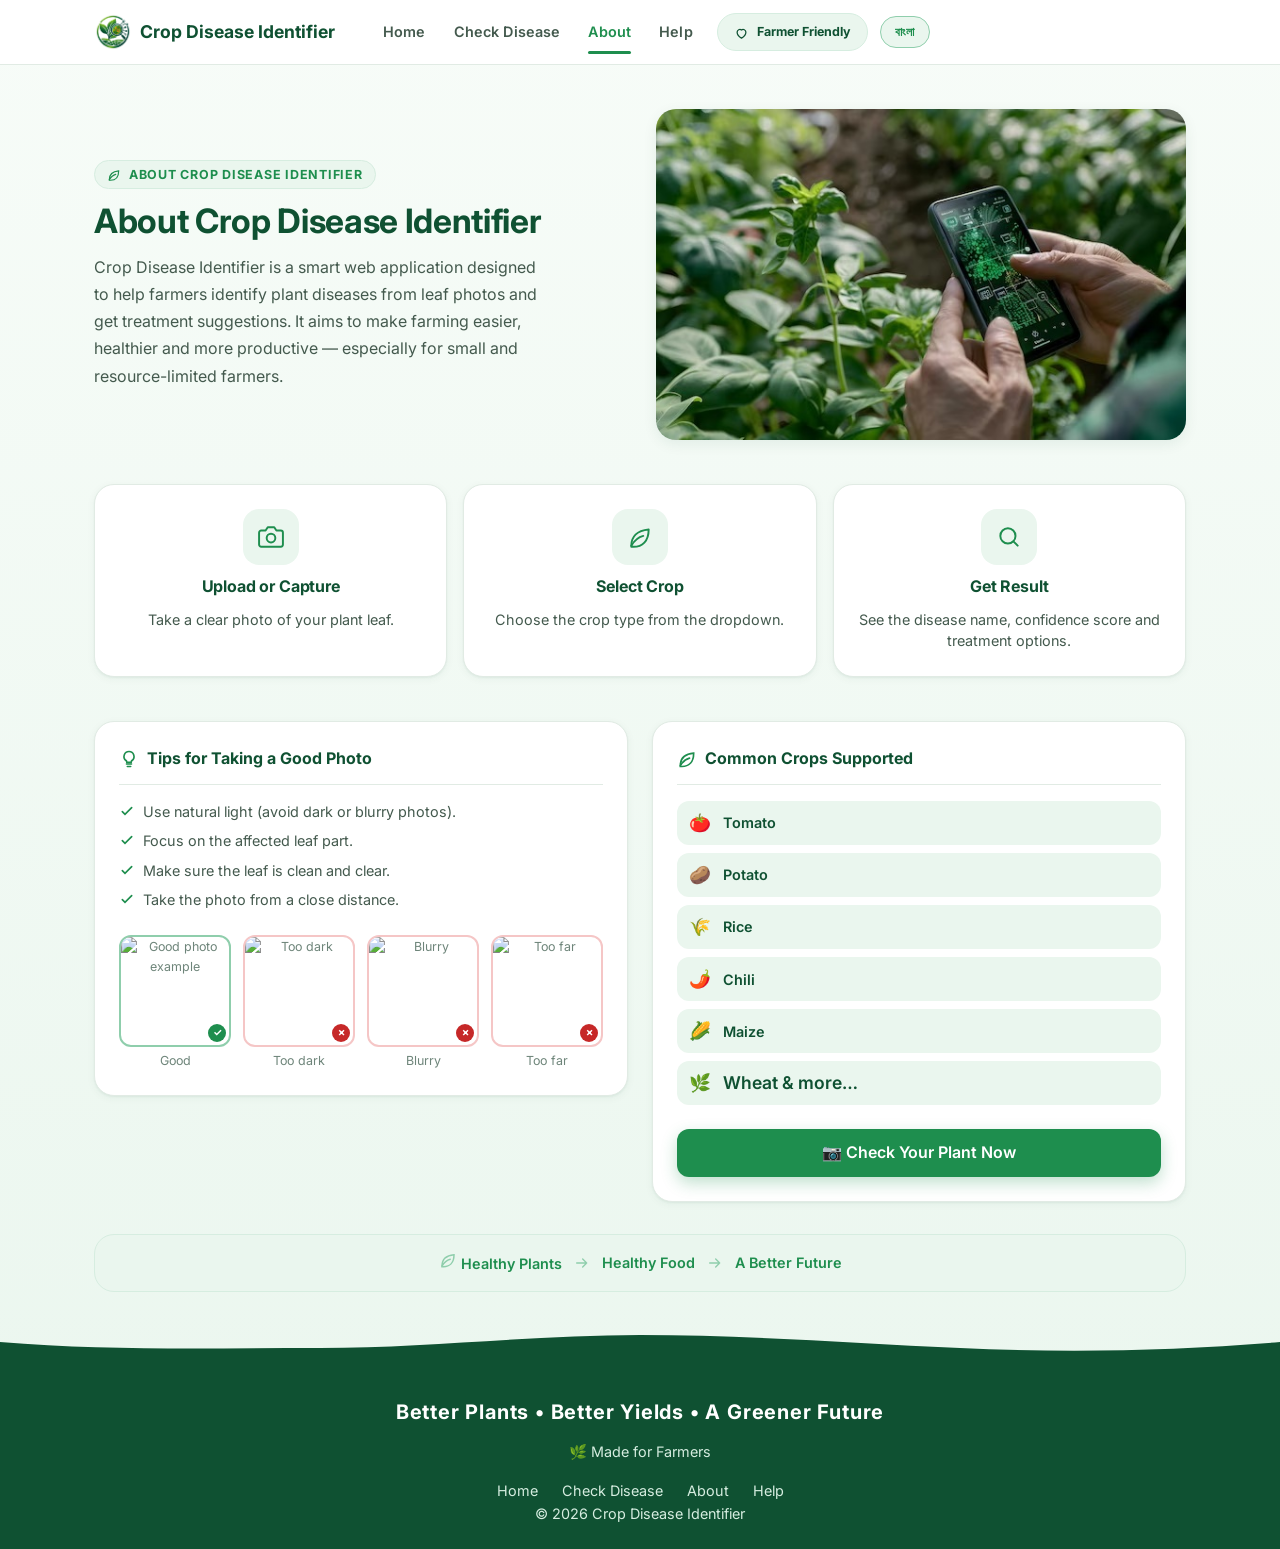
==== commit 6050c01b: "feat: EN/BN language switcher, farmer FAQ, Bangla disease data, UI polish" ====
--- a/about.html
+++ b/about.html
@@ -4,7 +4,7 @@
   <meta charset="UTF-8">
   <meta name="viewport" content="width=device-width, initial-scale=1">
   <title>About — Crop Disease Identifier</title>
-  <meta name="description" content="Learn about the Crop Disease Identifier app — how it works, photo tips, and supported crops.">
+  <meta name="description" content="Learn about the Crop Disease Identifier app.">
   <meta name="theme-color" content="#1E8E4E">
   <link rel="icon" type="image/png" href="assets/icons/logo (2).png">
   <link rel="preconnect" href="https://fonts.googleapis.com">
@@ -16,219 +16,167 @@
 <body data-page="about">
   <a class="skip-link" href="#main">Skip to main content</a>
 
-  <!-- OFFLINE BANNER -->
   <div class="offline-banner" data-offline-banner role="status" hidden>
-    <svg viewBox="0 0 24 24" width="18" height="18" aria-hidden="true" fill="none"
-         stroke="currentColor" stroke-width="2" stroke-linecap="round">
+    <svg viewBox="0 0 24 24" width="18" height="18" aria-hidden="true" fill="none" stroke="currentColor" stroke-width="2" stroke-linecap="round">
       <path d="M1 1l22 22M8.5 16.5a5 5 0 0 1 7 0M5 13a10 10 0 0 1 3.5-2.3M19 13a10 10 0 0 0-4-2.5"/>
       <circle cx="12" cy="20" r="1" fill="currentColor" stroke="none"/>
     </svg>
-    You are offline. You can still browse this page.
+    <span data-i18n="offline.about">You are offline. You can still browse this page.</span>
   </div>
 
-  <!-- NAVBAR -->
   <header class="site-header">
     <div class="container site-header__inner">
       <a class="brand" href="index.html" aria-label="Crop Disease Identifier — home">
         <span class="brand__mark" aria-hidden="true">
           <img src="assets/icons/logo (2).png" alt="" width="38" height="38" class="brand__logo-img">
         </span>
-        <span class="brand__name">Crop Disease Identifier</span>
+        <span class="brand__name" data-i18n="brand.name">Crop Disease Identifier</span>
       </a>
       <nav class="site-nav" aria-label="Primary">
-        <a href="index.html">Home</a>
-        <a href="check.html">Check Disease</a>
-        <a href="about.html" class="is-active" aria-current="page">About</a>
-        <a href="help.html">Help</a>
+        <a href="index.html" data-i18n="nav.home">Home</a>
+        <a href="check.html" data-i18n="nav.check">Check Disease</a>
+        <a href="about.html" class="is-active" aria-current="page" data-i18n="nav.about">About</a>
+        <a href="help.html" data-i18n="nav.help">Help</a>
       </nav>
       <span class="badge-farmer">
-        <svg viewBox="0 0 24 24" width="15" height="15" aria-hidden="true" fill="none"
-             stroke="currentColor" stroke-width="2" stroke-linecap="round" stroke-linejoin="round">
+        <svg viewBox="0 0 24 24" width="15" height="15" aria-hidden="true" fill="none" stroke="currentColor" stroke-width="2" stroke-linecap="round" stroke-linejoin="round">
           <path d="M12 21s-7-4.4-7-9.6A4.4 4.4 0 0 1 12 8a4.4 4.4 0 0 1 7 3.4C19 16.6 12 21 12 21Z"/>
         </svg>
-        Farmer Friendly
+        <span data-i18n="nav.farmer">Farmer Friendly</span>
       </span>
-      <button class="nav-toggle" type="button" data-nav-toggle
-              aria-expanded="false" aria-controls="mobile-nav" aria-label="Open menu">
+      <button class="lang-toggle" type="button" id="lang-toggle" aria-label="Switch to Bangla" data-lang="en">বাংলা</button>
+      <button class="nav-toggle" type="button" data-nav-toggle aria-expanded="false" aria-controls="mobile-nav" aria-label="Open menu">
         <span></span><span></span><span></span>
       </button>
     </div>
     <div class="mobile-nav" id="mobile-nav" hidden>
-      <a href="index.html">Home</a>
-      <a href="check.html">Check Disease</a>
-      <a href="about.html" class="is-active" aria-current="page">About</a>
-      <a href="help.html">Help</a>
+      <a href="index.html" data-i18n="nav.home">Home</a>
+      <a href="check.html" data-i18n="nav.check">Check Disease</a>
+      <a href="about.html" class="is-active" data-i18n="nav.about">About</a>
+      <a href="help.html" data-i18n="nav.help">Help</a>
     </div>
   </header>
 
   <main id="main" class="about-v2">
     <div class="container">
 
-      <!-- ══════════════════════════════════════════
-           TOP SECTION: heading + description + image
-           ══════════════════════════════════════════ -->
       <div class="about-v2-top">
-
-        <!-- Text side -->
         <div class="about-v2-text">
           <div class="about-v2-badge">
-            <svg viewBox="0 0 24 24" width="14" height="14" fill="none"
-                 stroke="currentColor" stroke-width="2" stroke-linecap="round" aria-hidden="true">
+            <svg viewBox="0 0 24 24" width="14" height="14" fill="none" stroke="currentColor" stroke-width="2" stroke-linecap="round" aria-hidden="true">
               <path d="M4 20c0-8 5-14 16-15 0 11-6 16-14 16H4Z"/>
               <path d="M4 20c3-5 7-8 11-9"/>
             </svg>
-            About Crop Disease Identifier
-          </div>
-          <h1 class="about-v2-title">About Crop Disease Identifier</h1>
-          <p class="about-v2-desc">
-            Crop Disease Identifier is a smart web application designed to help farmers
-            identify plant diseases from leaf photos and get treatment suggestions.
-            It aims to make farming easier, healthier and more productive —
-            especially for small and resource-limited farmers.
-          </p>
-        </div>
-
-        <!-- Image side -->
+            <span data-i18n="about.badge">About Crop Disease Identifier</span>
+          </div>
+          <h1 class="about-v2-title" data-i18n="about.title">About Crop Disease Identifier</h1>
+          <p class="about-v2-desc" data-i18n="about.desc">Crop Disease Identifier is a smart web application designed to help farmers identify plant diseases from leaf photos and get treatment suggestions. It aims to make farming easier, healthier and more productive — especially for small and resource-limited farmers.</p>
+        </div>
         <div class="about-v2-img-wrap">
-          <img
-            src="assets/images/farmer-phone-hill.jpg"
-            data-fallback="assets/images/backgorund.jpg"
-            alt="Farmer photographing crops with a smartphone in a green field"
-            width="600" height="380" loading="lazy" decoding="async">
-        </div>
-
-      </div>
-
-      <!-- ══════════════════════════════════════════
-           HOW IT WORKS — 3 steps
-           ══════════════════════════════════════════ -->
+          <img src="assets/images/farmer-phone-hill.jpg" data-fallback="assets/images/backgorund.jpg"
+               alt="Farmer photographing crops with a smartphone" width="600" height="380" loading="lazy" decoding="async">
+        </div>
+      </div>
+
       <div class="about-v2-steps">
         <div class="about-v2-step">
           <div class="about-v2-step-icon">
-            <svg viewBox="0 0 24 24" width="26" height="26" fill="none"
-                 stroke="currentColor" stroke-width="1.8" stroke-linecap="round" stroke-linejoin="round">
+            <svg viewBox="0 0 24 24" width="26" height="26" fill="none" stroke="currentColor" stroke-width="1.8" stroke-linecap="round" stroke-linejoin="round">
               <path d="M23 19a2 2 0 0 1-2 2H3a2 2 0 0 1-2-2V8a2 2 0 0 1 2-2h4l2-3h6l2 3h4a2 2 0 0 1 2 2z"/>
               <circle cx="12" cy="13" r="4"/>
             </svg>
           </div>
-          <h3>Upload or Capture</h3>
-          <p>Take a clear photo of your plant leaf.</p>
-        </div>
-
+          <h3 data-i18n="about.step1.title">Upload or Capture</h3>
+          <p data-i18n="about.step1.desc">Take a clear photo of your plant leaf.</p>
+        </div>
         <div class="about-v2-step">
           <div class="about-v2-step-icon">
-            <svg viewBox="0 0 24 24" width="26" height="26" fill="none"
-                 stroke="currentColor" stroke-width="1.8" stroke-linecap="round" stroke-linejoin="round">
+            <svg viewBox="0 0 24 24" width="26" height="26" fill="none" stroke="currentColor" stroke-width="1.8" stroke-linecap="round" stroke-linejoin="round">
               <path d="M4 20c0-8 5-14 16-15 0 11-6 16-14 16H4Z"/>
               <path d="M4 20c3-5 7-8 11-9"/>
             </svg>
           </div>
-          <h3>Select Crop</h3>
-          <p>Choose the crop type from the dropdown.</p>
-        </div>
-
+          <h3 data-i18n="about.step2.title">Select Crop</h3>
+          <p data-i18n="about.step2.desc">Choose the crop type from the dropdown.</p>
+        </div>
         <div class="about-v2-step">
           <div class="about-v2-step-icon">
-            <svg viewBox="0 0 24 24" width="26" height="26" fill="none"
-                 stroke="currentColor" stroke-width="1.8" stroke-linecap="round" stroke-linejoin="round">
+            <svg viewBox="0 0 24 24" width="26" height="26" fill="none" stroke="currentColor" stroke-width="1.8" stroke-linecap="round" stroke-linejoin="round">
               <circle cx="11" cy="11" r="7"/>
               <path d="m20 20-3.5-3.5"/>
             </svg>
           </div>
-          <h3>Get Result</h3>
-          <p>See the disease name, confidence score and treatment options.</p>
-        </div>
-      </div>
-
-      <!-- ══════════════════════════════════════════
-           TIPS + CROPS — two column cards
-           ══════════════════════════════════════════ -->
+          <h3 data-i18n="about.step3.title">Get Result</h3>
+          <p data-i18n="about.step3.desc">See the disease name, confidence score and treatment options.</p>
+        </div>
+      </div>
+
       <div class="about-v2-cards">
-
-        <!-- Photo tips card -->
         <div class="about-v2-card">
           <div class="about-v2-card-head">
-            <svg viewBox="0 0 24 24" width="20" height="20" fill="none"
-                 stroke="var(--green-700)" stroke-width="2" stroke-linecap="round" aria-hidden="true">
+            <svg viewBox="0 0 24 24" width="20" height="20" fill="none" stroke="var(--green-700)" stroke-width="2" stroke-linecap="round" aria-hidden="true">
               <path d="M9 18h6M10 21h4"/>
               <path d="M12 3a6 6 0 0 0-3.6 10.8c.5.4.8 1 .9 1.6l.1.6h5.2l.1-.6c.1-.6.4-1.2.9-1.6A6 6 0 0 0 12 3Z"/>
             </svg>
-            Tips for Taking a Good Photo
-          </div>
-
+            <span data-i18n="about.tips.title">Tips for Taking a Good Photo</span>
+          </div>
           <ul class="about-v2-tips">
             <li>
-              <svg viewBox="0 0 24 24" width="16" height="16" fill="none"
-                   stroke="var(--green-700)" stroke-width="2.5" stroke-linecap="round" aria-hidden="true">
-                <path d="m5 13 4 4L19 7"/>
-              </svg>
-              Use natural light (avoid dark or blurry photos).
-            </li>
-            <li>
-              <svg viewBox="0 0 24 24" width="16" height="16" fill="none"
-                   stroke="var(--green-700)" stroke-width="2.5" stroke-linecap="round" aria-hidden="true">
-                <path d="m5 13 4 4L19 7"/>
-              </svg>
-              Focus on the affected leaf part.
-            </li>
-            <li>
-              <svg viewBox="0 0 24 24" width="16" height="16" fill="none"
-                   stroke="var(--green-700)" stroke-width="2.5" stroke-linecap="round" aria-hidden="true">
-                <path d="m5 13 4 4L19 7"/>
-              </svg>
-              Make sure the leaf is clean and clear.
-            </li>
-            <li>
-              <svg viewBox="0 0 24 24" width="16" height="16" fill="none"
-                   stroke="var(--green-700)" stroke-width="2.5" stroke-linecap="round" aria-hidden="true">
-                <path d="m5 13 4 4L19 7"/>
-              </svg>
-              Take the photo from a close distance.
+              <svg viewBox="0 0 24 24" width="16" height="16" fill="none" stroke="var(--green-700)" stroke-width="2.5" stroke-linecap="round" aria-hidden="true"><path d="m5 13 4 4L19 7"/></svg>
+              <span data-i18n="about.tip1">Use natural light (avoid dark or blurry photos).</span>
+            </li>
+            <li>
+              <svg viewBox="0 0 24 24" width="16" height="16" fill="none" stroke="var(--green-700)" stroke-width="2.5" stroke-linecap="round" aria-hidden="true"><path d="m5 13 4 4L19 7"/></svg>
+              <span data-i18n="about.tip2">Focus on the affected leaf part.</span>
+            </li>
+            <li>
+              <svg viewBox="0 0 24 24" width="16" height="16" fill="none" stroke="var(--green-700)" stroke-width="2.5" stroke-linecap="round" aria-hidden="true"><path d="m5 13 4 4L19 7"/></svg>
+              <span data-i18n="about.tip3">Make sure the leaf is clean and clear.</span>
+            </li>
+            <li>
+              <svg viewBox="0 0 24 24" width="16" height="16" fill="none" stroke="var(--green-700)" stroke-width="2.5" stroke-linecap="round" aria-hidden="true"><path d="m5 13 4 4L19 7"/></svg>
+              <span data-i18n="about.tip4">Take the photo from a close distance.</span>
             </li>
           </ul>
-
-          <!-- Good / Bad photo examples -->
           <div class="about-v2-examples">
             <div class="about-v2-ex">
               <div class="about-v2-ex-thumb about-v2-ex-thumb--ok">
                 <img src="https://placehold.co/100x100/D6EDE0/1E8E4E?text=Leaf" alt="Good photo example">
-                <span class="about-v2-ex-badge about-v2-ex-badge--ok">✓</span>
-              </div>
-              <span>Good</span>
+                <span class="about-v2-ex-badge about-v2-ex-badge--ok" aria-label="Good">✓</span>
+              </div>
+              <span data-i18n="about.ex.good">Good</span>
             </div>
             <div class="about-v2-ex">
               <div class="about-v2-ex-thumb about-v2-ex-thumb--bad">
                 <img src="https://placehold.co/100x100/1a1a1a/555?text=Dark" alt="Too dark">
-                <span class="about-v2-ex-badge about-v2-ex-badge--bad">✗</span>
-              </div>
-              <span>Too dark</span>
+                <span class="about-v2-ex-badge about-v2-ex-badge--bad" aria-label="Bad">✗</span>
+              </div>
+              <span data-i18n="about.ex.dark">Too dark</span>
             </div>
             <div class="about-v2-ex">
               <div class="about-v2-ex-thumb about-v2-ex-thumb--bad">
                 <img src="https://placehold.co/100x100/e8e8e8/aaa?text=Blur" alt="Blurry">
-                <span class="about-v2-ex-badge about-v2-ex-badge--bad">✗</span>
-              </div>
-              <span>Blurry</span>
+                <span class="about-v2-ex-badge about-v2-ex-badge--bad" aria-label="Bad">✗</span>
+              </div>
+              <span data-i18n="about.ex.blur">Blurry</span>
             </div>
             <div class="about-v2-ex">
               <div class="about-v2-ex-thumb about-v2-ex-thumb--bad">
                 <img src="https://placehold.co/100x100/EAF6EE/888?text=Far" alt="Too far">
-                <span class="about-v2-ex-badge about-v2-ex-badge--bad">✗</span>
-              </div>
-              <span>Too far</span>
-            </div>
-          </div>
-        </div>
-
-        <!-- Crops card -->
-        <div class="about-v2-card">
+                <span class="about-v2-ex-badge about-v2-ex-badge--bad" aria-label="Bad">✗</span>
+              </div>
+              <span data-i18n="about.ex.far">Too far</span>
+            </div>
+          </div>
+        </div>
+
+        <div class="about-v2-card" id="crops">
           <div class="about-v2-card-head">
-            <svg viewBox="0 0 24 24" width="20" height="20" fill="none"
-                 stroke="var(--green-700)" stroke-width="2" stroke-linecap="round" aria-hidden="true">
+            <svg viewBox="0 0 24 24" width="20" height="20" fill="none" stroke="var(--green-700)" stroke-width="2" stroke-linecap="round" aria-hidden="true">
               <path d="M4 20c0-8 5-14 16-15 0 11-6 16-14 16H4Z"/>
               <path d="M4 20c3-5 7-8 11-9"/>
             </svg>
-            Common Crops Supported
+            <span data-i18n="about.crops.title">Common Crops Supported</span>
           </div>
           <ul class="about-v2-crops">
             <li><span>🍅</span> Tomato</li>
@@ -236,53 +184,47 @@
             <li><span>🌾</span> Rice</li>
             <li><span>🌶️</span> Chili</li>
             <li><span>🌽</span> Maize</li>
-            <li><span>🌿</span> Wheat &amp; more…</li>
+            <li><span>🌿</span> <span data-i18n="about.crops.more">Wheat &amp; more…</span></li>
           </ul>
-        </div>
-
-      </div>
-
-      <!-- ══════════════════════════════════════════
-           FOOTER STRIP
-           ══════════════════════════════════════════ -->
+          <div style="margin-top: var(--sp-5);">
+            <a class="btn btn--primary btn--block" href="check.html" data-i18n="about.check.btn">📷 Check Your Plant Now</a>
+          </div>
+        </div>
+      </div>
+
       <div class="about-v2-footer-strip">
         <span>
-          <svg viewBox="0 0 24 24" width="18" height="18" fill="none"
-               stroke="currentColor" stroke-width="2" stroke-linecap="round" aria-hidden="true">
+          <svg viewBox="0 0 24 24" width="18" height="18" fill="none" stroke="currentColor" stroke-width="2" stroke-linecap="round" aria-hidden="true">
             <path d="M4 20c0-8 5-14 16-15 0 11-6 16-14 16H4Z"/>
             <path d="M4 20c3-5 7-8 11-9"/>
           </svg>
-          Healthy Plants
+          <span data-i18n="about.strip1">Healthy Plants</span>
         </span>
-        <svg viewBox="0 0 24 24" width="16" height="16" fill="none"
-             stroke="currentColor" stroke-width="2" stroke-linecap="round" aria-hidden="true">
+        <svg viewBox="0 0 24 24" width="16" height="16" fill="none" stroke="currentColor" stroke-width="2" stroke-linecap="round" aria-hidden="true">
           <path d="M4 12h15m0 0-6-6m6 6-6 6"/>
         </svg>
-        <span>Healthy Food</span>
-        <svg viewBox="0 0 24 24" width="16" height="16" fill="none"
-             stroke="currentColor" stroke-width="2" stroke-linecap="round" aria-hidden="true">
+        <span data-i18n="about.strip2">Healthy Food</span>
+        <svg viewBox="0 0 24 24" width="16" height="16" fill="none" stroke="currentColor" stroke-width="2" stroke-linecap="round" aria-hidden="true">
           <path d="M4 12h15m0 0-6-6m6 6-6 6"/>
         </svg>
-        <span>A Better Future</span>
+        <span data-i18n="about.strip3">A Better Future</span>
       </div>
 
     </div>
   </main>
 
-  <!-- FOOTER -->
   <footer class="site-footer">
     <svg class="site-footer__wave" viewBox="0 0 1440 28" preserveAspectRatio="none" aria-hidden="true">
-      <path fill="currentColor"
-            d="M0 28h1440V14c-120 9-240 11-360 6s-240-13-360-13-240 13-360 13S120 23 0 14Z"/>
+      <path fill="currentColor" d="M0 28h1440V14c-120 9-240 11-360 6s-240-13-360-13-240 13-360 13S120 23 0 14Z"/>
     </svg>
     <div class="container site-footer__inner">
-      <p class="site-footer__slogan">Better Plants • Better Yields • A Greener Future</p>
-      <p class="site-footer__made">🌿 Made for Farmers</p>
+      <p class="site-footer__slogan" data-i18n="footer.slogan">Better Plants • Better Yields • A Greener Future</p>
+      <p class="site-footer__made" data-i18n="footer.made">🌿 Made for Farmers</p>
       <nav class="site-footer__links" aria-label="Footer">
-        <a href="index.html">Home</a>
-        <a href="check.html">Check Disease</a>
-        <a href="about.html">About</a>
-        <a href="help.html">Help</a>
+        <a href="index.html" data-i18n="nav.home">Home</a>
+        <a href="check.html" data-i18n="nav.check">Check Disease</a>
+        <a href="about.html" data-i18n="nav.about">About</a>
+        <a href="help.html" data-i18n="nav.help">Help</a>
       </nav>
       <p class="site-footer__made">© <span data-current-year>2026</span> Crop Disease Identifier</p>
     </div>
--- a/css/style.css
+++ b/css/style.css
@@ -2469,3 +2469,60 @@
   gap: var(--sp-3);
   justify-content: center;
 }
+
+
+/* ==========================================================================
+   28. LANGUAGE TOGGLE BUTTON
+   ========================================================================== */
+.lang-toggle {
+  display: inline-flex;
+  align-items: center;
+  gap: var(--sp-1);
+  padding: 5px 14px;
+  font: inherit;
+  font-size: var(--fs-xs);
+  font-weight: 700;
+  letter-spacing: .04em;
+  color: var(--green-700);
+  background: var(--green-050);
+  border: 1.5px solid var(--green-300);
+  border-radius: var(--r-pill);
+  cursor: pointer;
+  white-space: nowrap;
+  transition: background .15s, color .15s, border-color .15s, transform .1s;
+  flex: 0 0 auto;
+}
+.lang-toggle:hover {
+  background: var(--green-700);
+  color: #fff;
+  border-color: var(--green-700);
+}
+.lang-toggle:active { transform: scale(.96); }
+.lang-toggle:focus-visible { outline: var(--focus); }
+
+
+/* ==========================================================================
+   29. FAQ DISCLAIMER BLOCK
+   ========================================================================== */
+.faq-v2-item--warning .faq-v2-btn {
+  color: #9A5B00;
+  background: var(--warn-bg);
+}
+.faq-v2-item--warning .faq-v2-btn:hover {
+  background: #FFF0CC;
+}
+.faq-v2-item--warning .faq-v2-chevron { color: #9A5B00; }
+.faq-v2-item--warning { border-color: var(--warn-line); }
+.faq-v2-item--warning.is-open { border-color: #F2DDB0; }
+
+.faq-disclaimer {
+  display: flex;
+  gap: var(--sp-3);
+  align-items: flex-start;
+  padding: var(--sp-3) var(--sp-4);
+  background: var(--warn-bg);
+  border: 1px solid var(--warn-line);
+  border-radius: var(--r-sm);
+}
+.faq-disclaimer svg { flex: 0 0 auto; color: #9A5B00; margin-top: 2px; }
+.faq-disclaimer p   { margin: 0; color: #7A4500; font-size: var(--fs-sm); line-height: 1.6; }
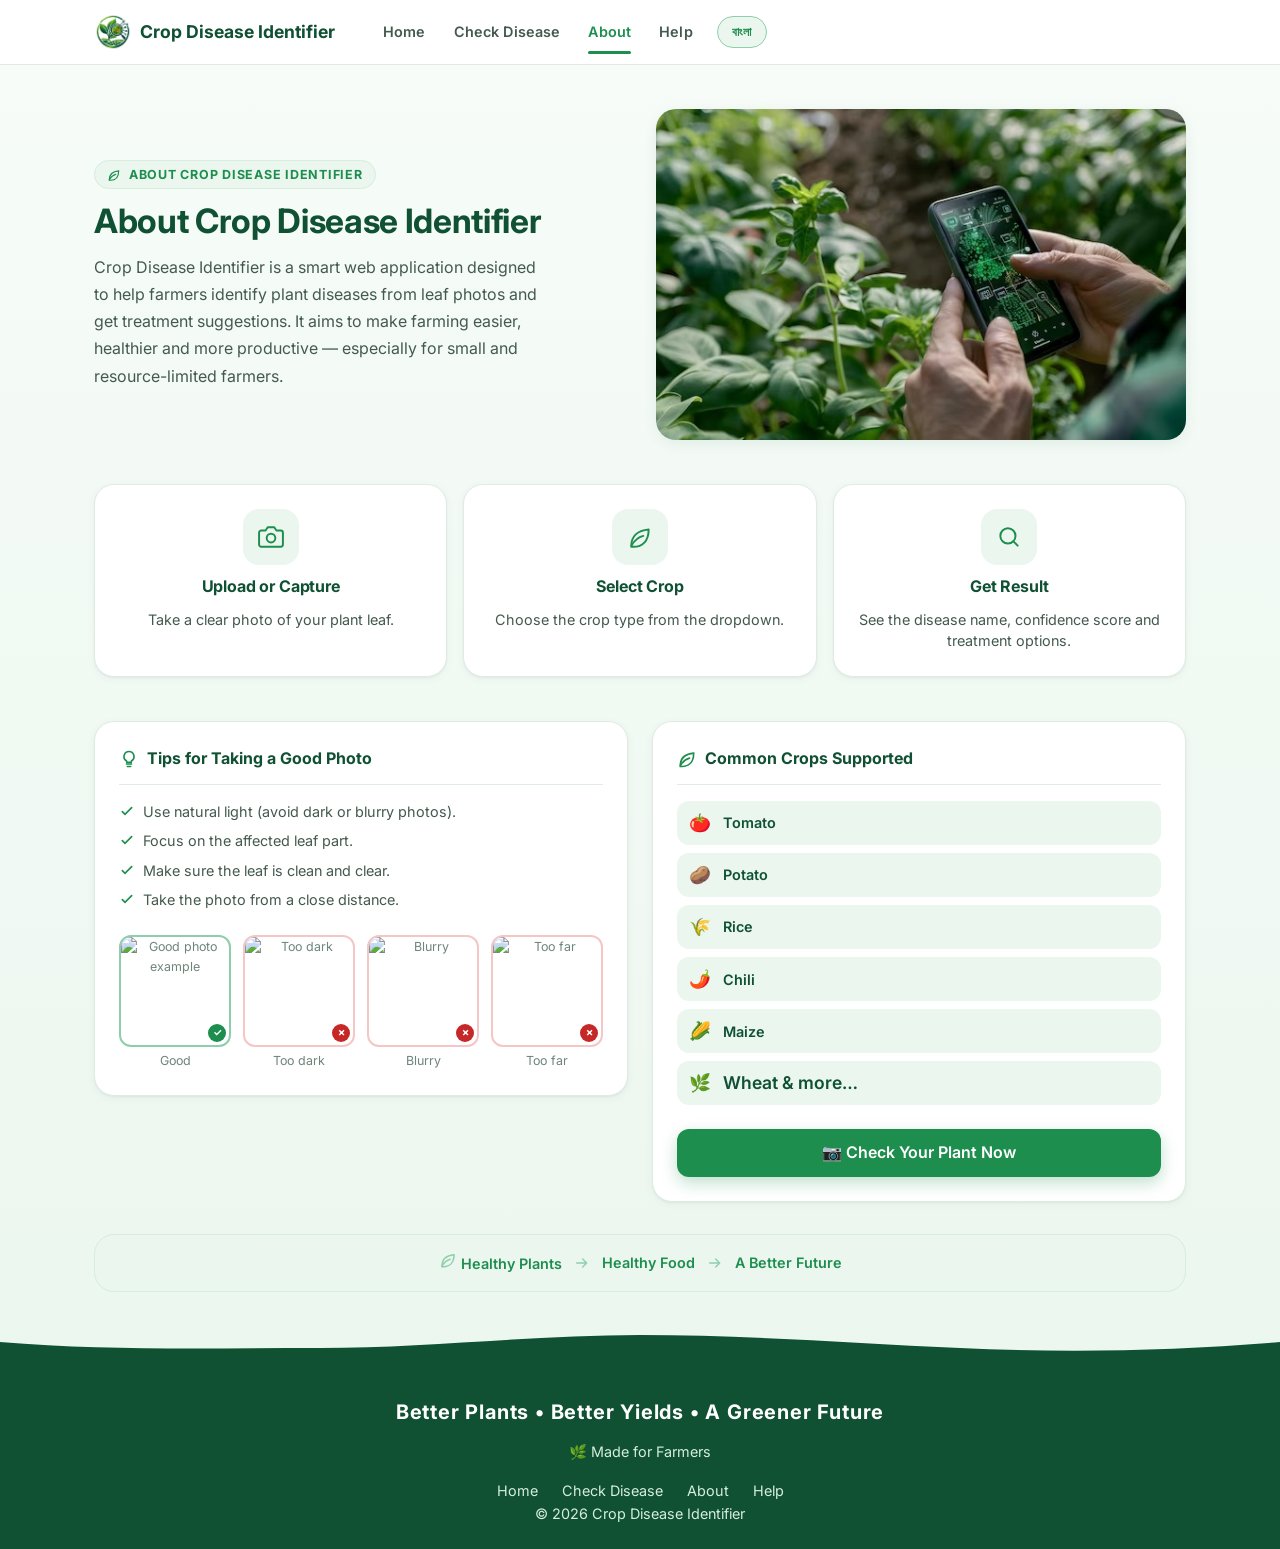
==== commit cc566aeb: "fix: remove Check Disease nav link and restore full brand name" ====
--- a/about.html
+++ b/about.html
@@ -38,12 +38,6 @@
         <a href="about.html" class="is-active" aria-current="page" data-i18n="nav.about">About</a>
         <a href="help.html" data-i18n="nav.help">Help</a>
       </nav>
-      <span class="badge-farmer">
-        <svg viewBox="0 0 24 24" width="15" height="15" aria-hidden="true" fill="none" stroke="currentColor" stroke-width="2" stroke-linecap="round" stroke-linejoin="round">
-          <path d="M12 21s-7-4.4-7-9.6A4.4 4.4 0 0 1 12 8a4.4 4.4 0 0 1 7 3.4C19 16.6 12 21 12 21Z"/>
-        </svg>
-        <span data-i18n="nav.farmer">Farmer Friendly</span>
-      </span>
       <button class="lang-toggle" type="button" id="lang-toggle" aria-label="Switch to Bangla" data-lang="en">বাংলা</button>
       <button class="nav-toggle" type="button" data-nav-toggle aria-expanded="false" aria-controls="mobile-nav" aria-label="Open menu">
         <span></span><span></span><span></span>
--- a/css/style.css
+++ b/css/style.css
@@ -402,8 +402,7 @@
 }
 
 @media (min-width: 900px) {
-  .site-nav,
-  .badge-farmer { display: flex; }
+  .site-nav { display: flex; }
   .nav-toggle,
   .mobile-nav { display: none; }
   .brand { font-size: 1.1rem; margin-right: var(--sp-5); }
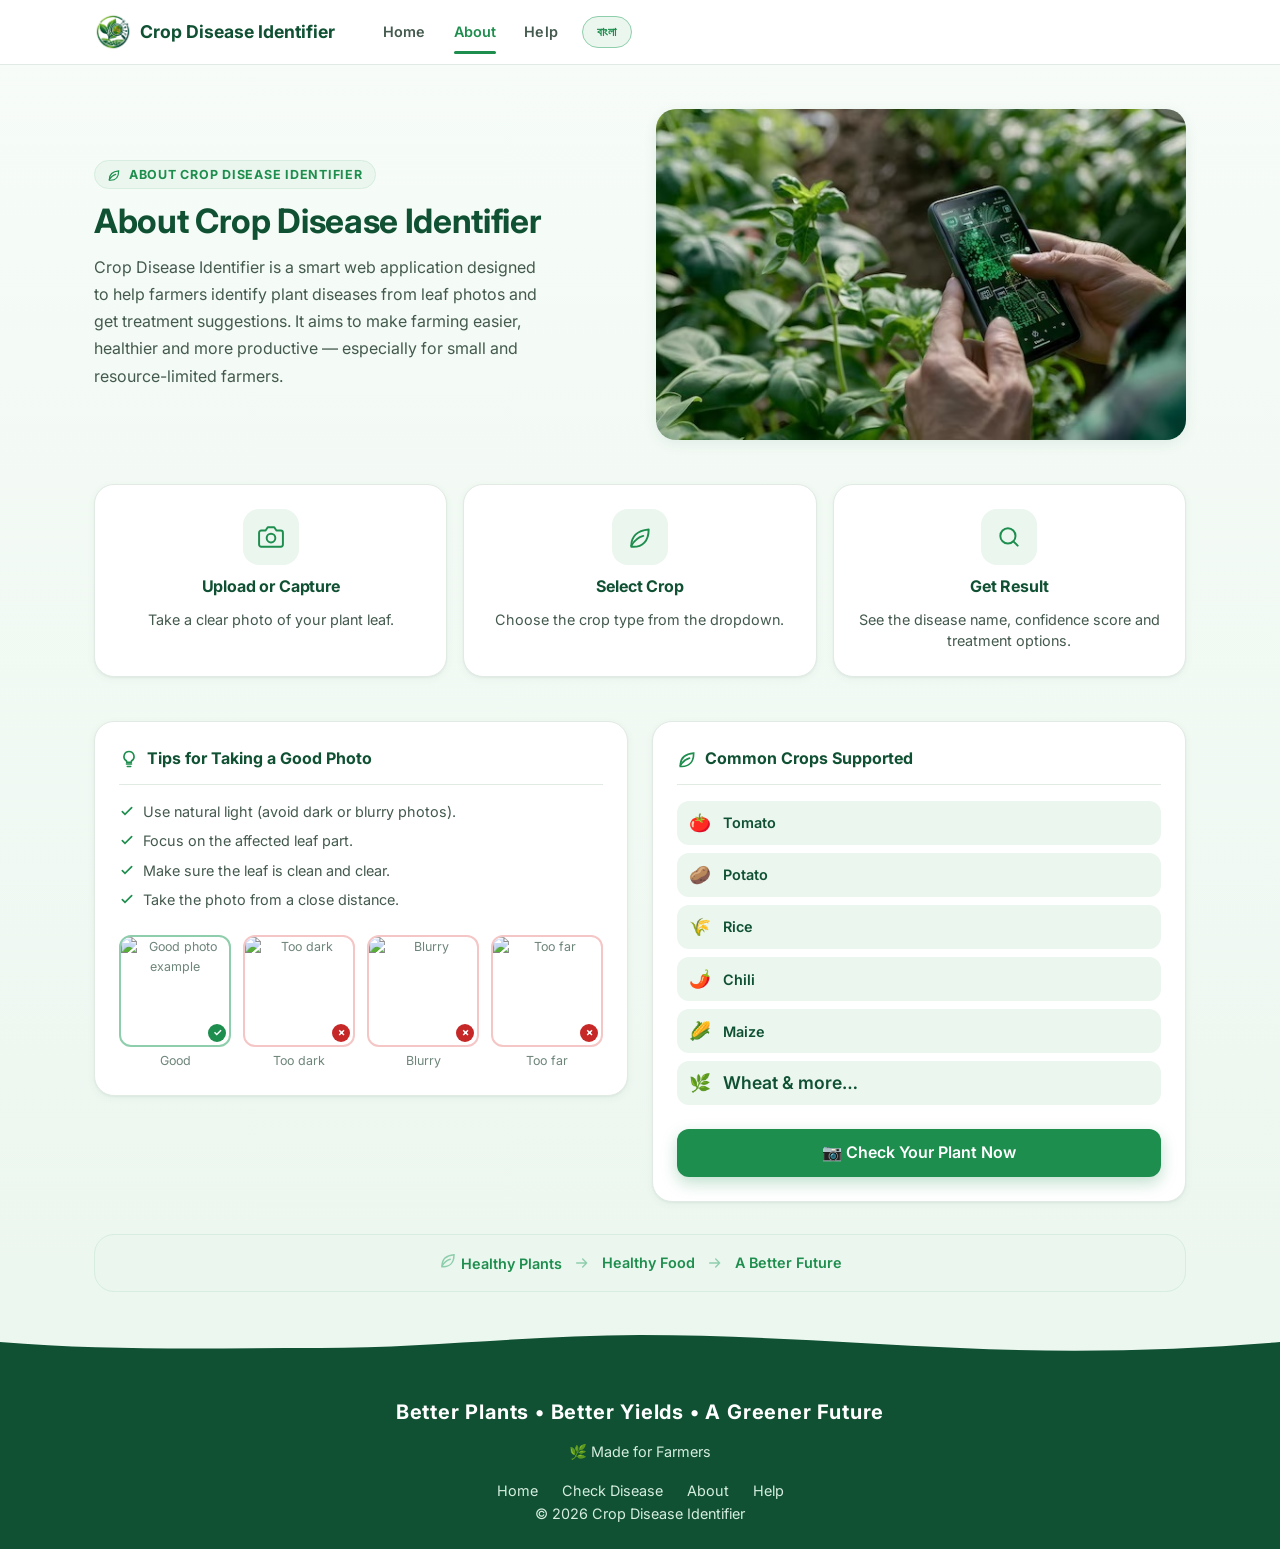
==== commit 298970ec: "fix: remove Check Disease link from about and help navbar" ====
--- a/about.html
+++ b/about.html
@@ -34,7 +34,6 @@
       </a>
       <nav class="site-nav" aria-label="Primary">
         <a href="index.html" data-i18n="nav.home">Home</a>
-        <a href="check.html" data-i18n="nav.check">Check Disease</a>
         <a href="about.html" class="is-active" aria-current="page" data-i18n="nav.about">About</a>
         <a href="help.html" data-i18n="nav.help">Help</a>
       </nav>
@@ -45,7 +44,6 @@
     </div>
     <div class="mobile-nav" id="mobile-nav" hidden>
       <a href="index.html" data-i18n="nav.home">Home</a>
-      <a href="check.html" data-i18n="nav.check">Check Disease</a>
       <a href="about.html" class="is-active" data-i18n="nav.about">About</a>
       <a href="help.html" data-i18n="nav.help">Help</a>
     </div>
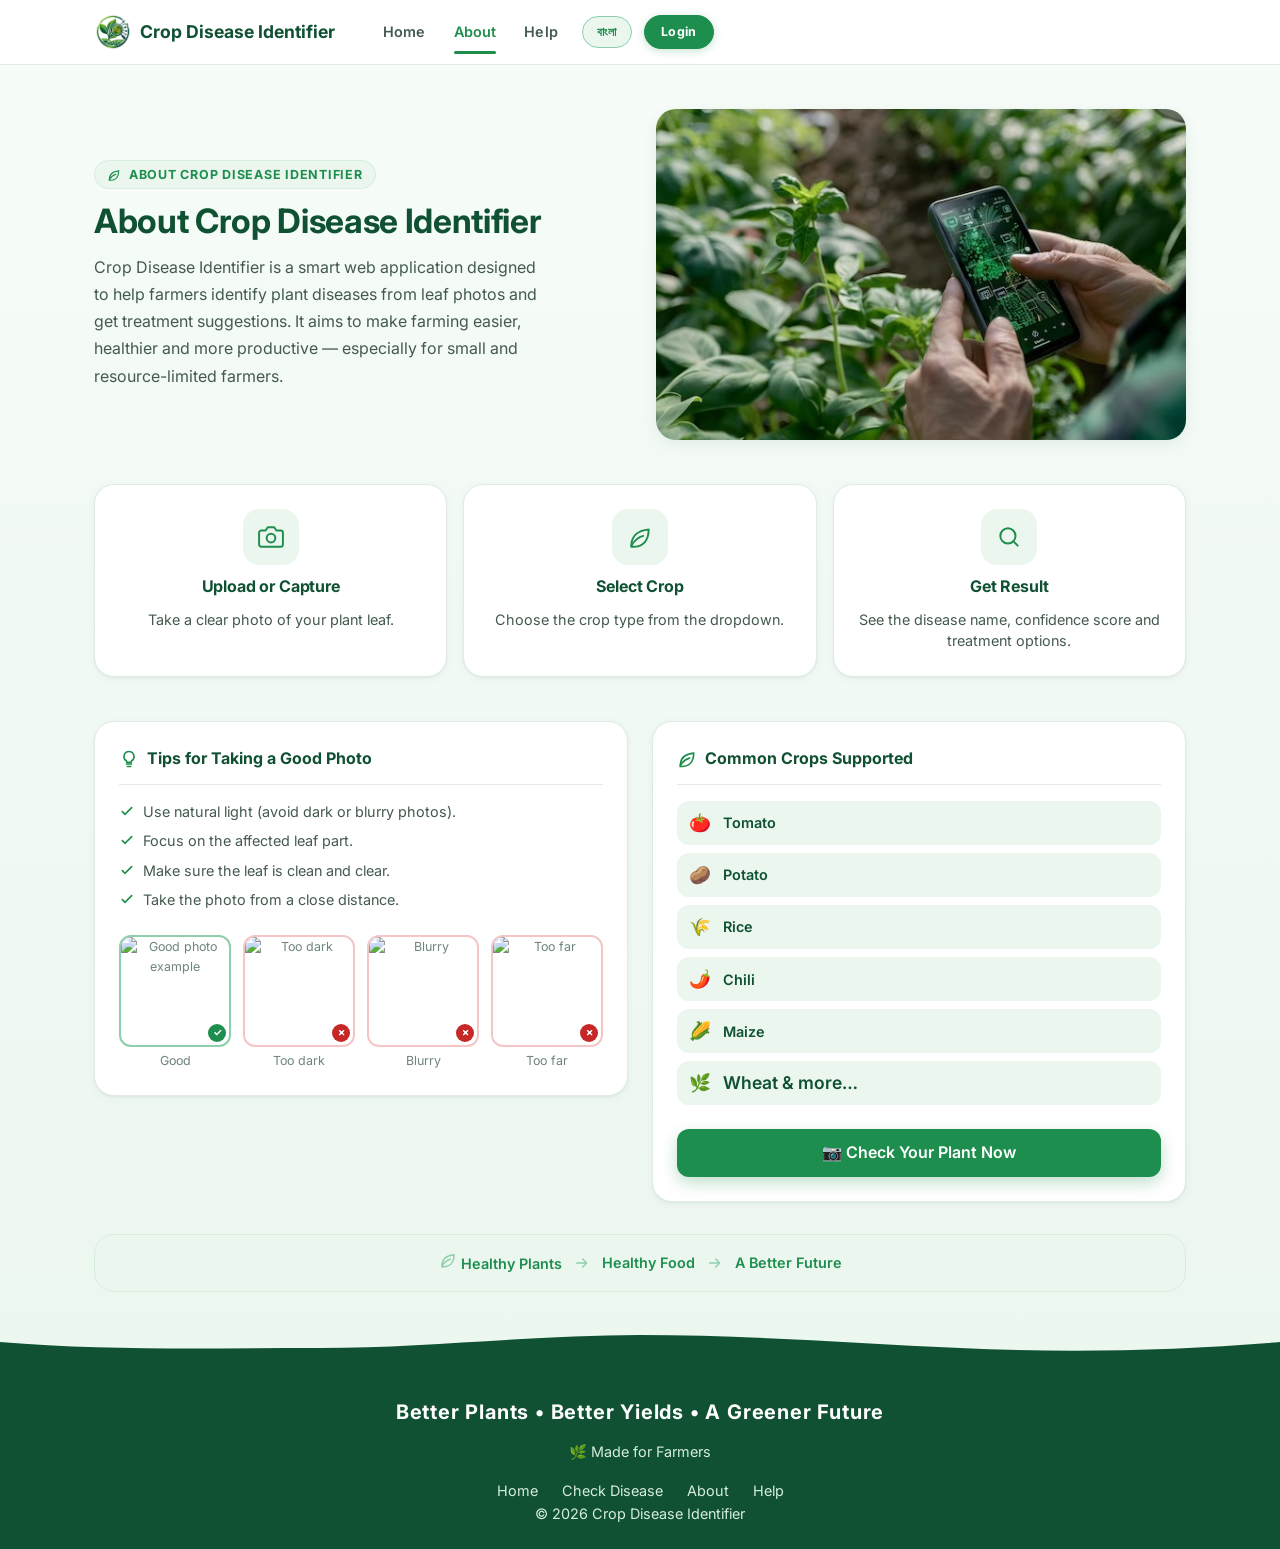
==== commit 0a2b9a30: "feat: add premium login & register pages with glassmorphism design, EN/BN i18n, API-ready auth.js" ====
--- a/about.html
+++ b/about.html
@@ -38,6 +38,7 @@
         <a href="help.html" data-i18n="nav.help">Help</a>
       </nav>
       <button class="lang-toggle" type="button" id="lang-toggle" aria-label="Switch to Bangla" data-lang="en">বাংলা</button>
+      <a href="login.html" class="nav-login-btn" data-i18n="nav.login">Login</a>
       <button class="nav-toggle" type="button" data-nav-toggle aria-expanded="false" aria-controls="mobile-nav" aria-label="Open menu">
         <span></span><span></span><span></span>
       </button>
--- a/css/style.css
+++ b/css/style.css
@@ -2525,3 +2525,33 @@
 }
 .faq-disclaimer svg { flex: 0 0 auto; color: #9A5B00; margin-top: 2px; }
 .faq-disclaimer p   { margin: 0; color: #7A4500; font-size: var(--fs-sm); line-height: 1.6; }
+
+
+/* ==========================================================================
+   30. NAVBAR LOGIN BUTTON
+   ========================================================================== */
+.nav-login-btn {
+  display: inline-flex;
+  align-items: center;
+  padding: .38rem 1rem;
+  font-size: var(--fs-xs);
+  font-weight: 700;
+  color: #fff;
+  background: var(--green-700);
+  border: 1.5px solid var(--green-700);
+  border-radius: var(--r-pill);
+  text-decoration: none;
+  white-space: nowrap;
+  letter-spacing: .03em;
+  transition: background .15s, transform .1s, box-shadow .15s;
+  flex: 0 0 auto;
+  box-shadow: 0 2px 8px rgba(30,142,78,.25);
+}
+.nav-login-btn:hover {
+  background: var(--green-900);
+  border-color: var(--green-900);
+  transform: translateY(-1px);
+  box-shadow: 0 4px 14px rgba(30,142,78,.35);
+  text-decoration: none;
+  color: #fff;
+}
